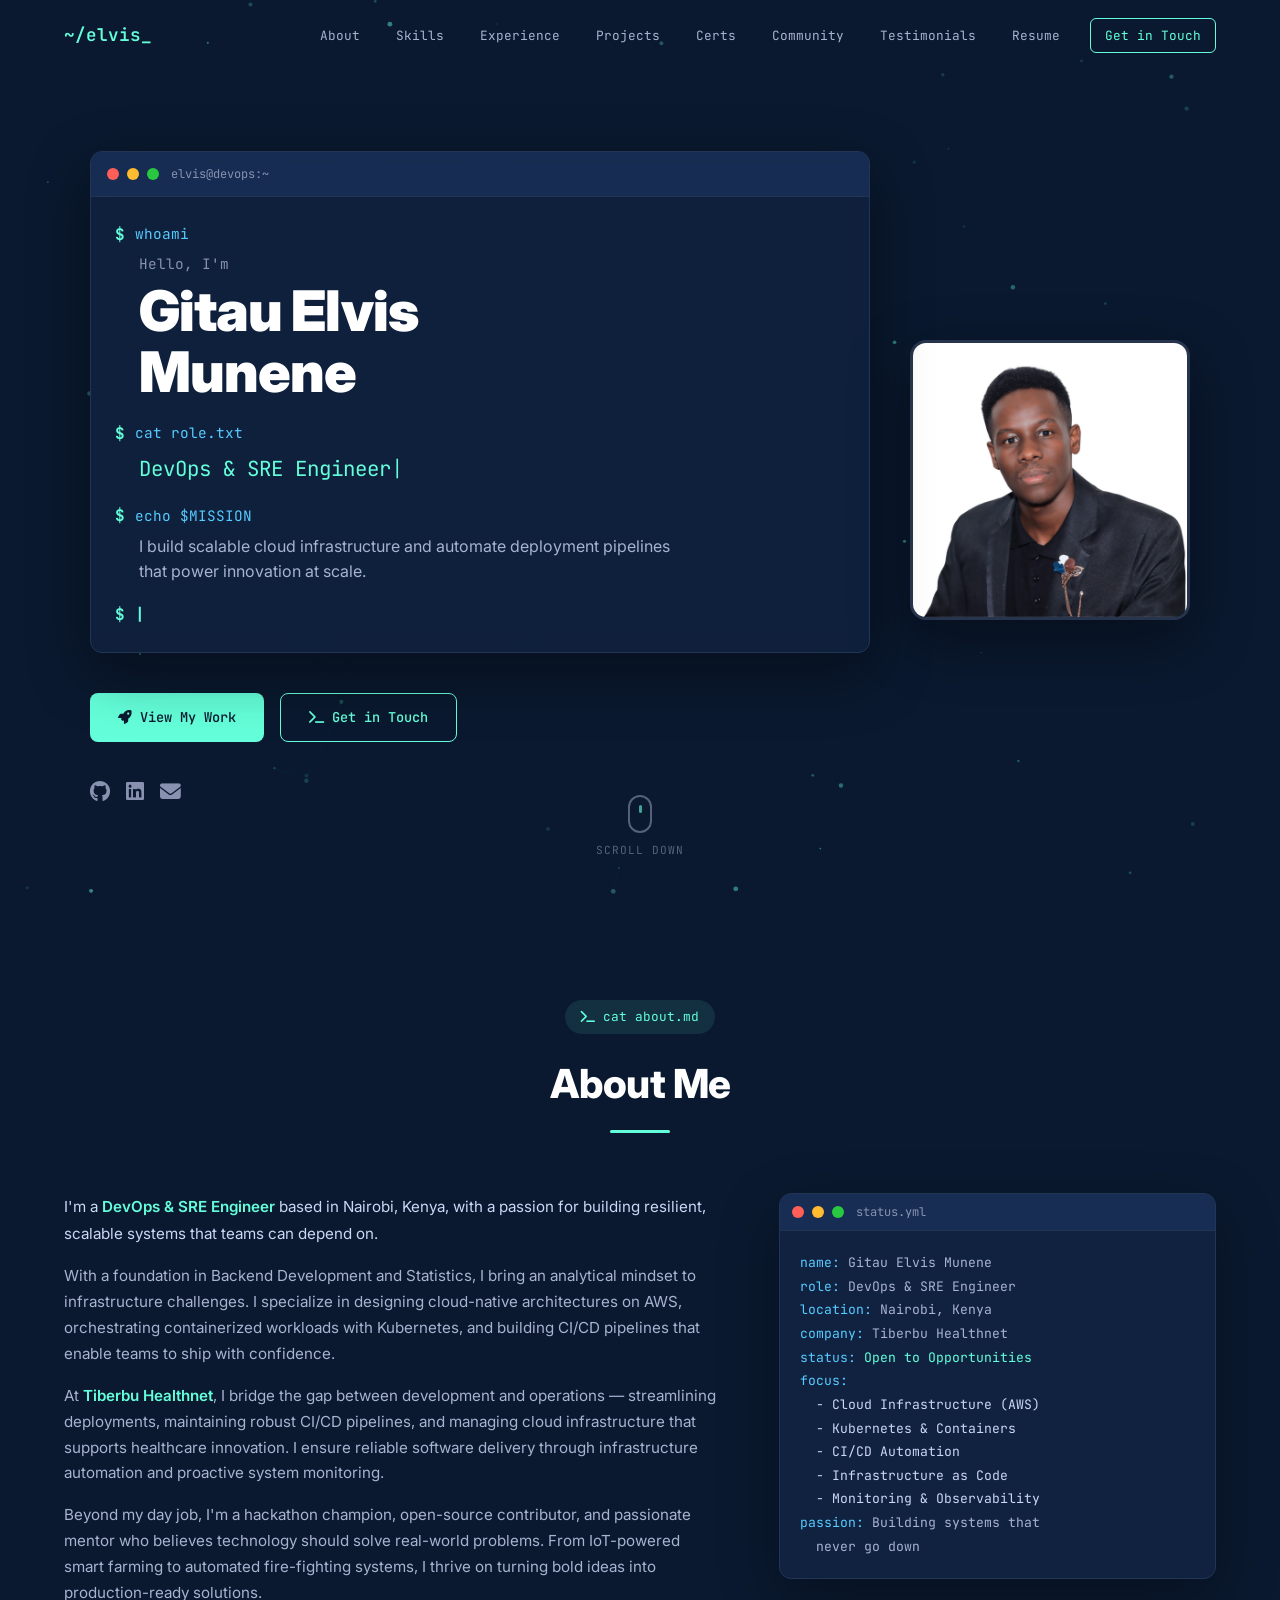
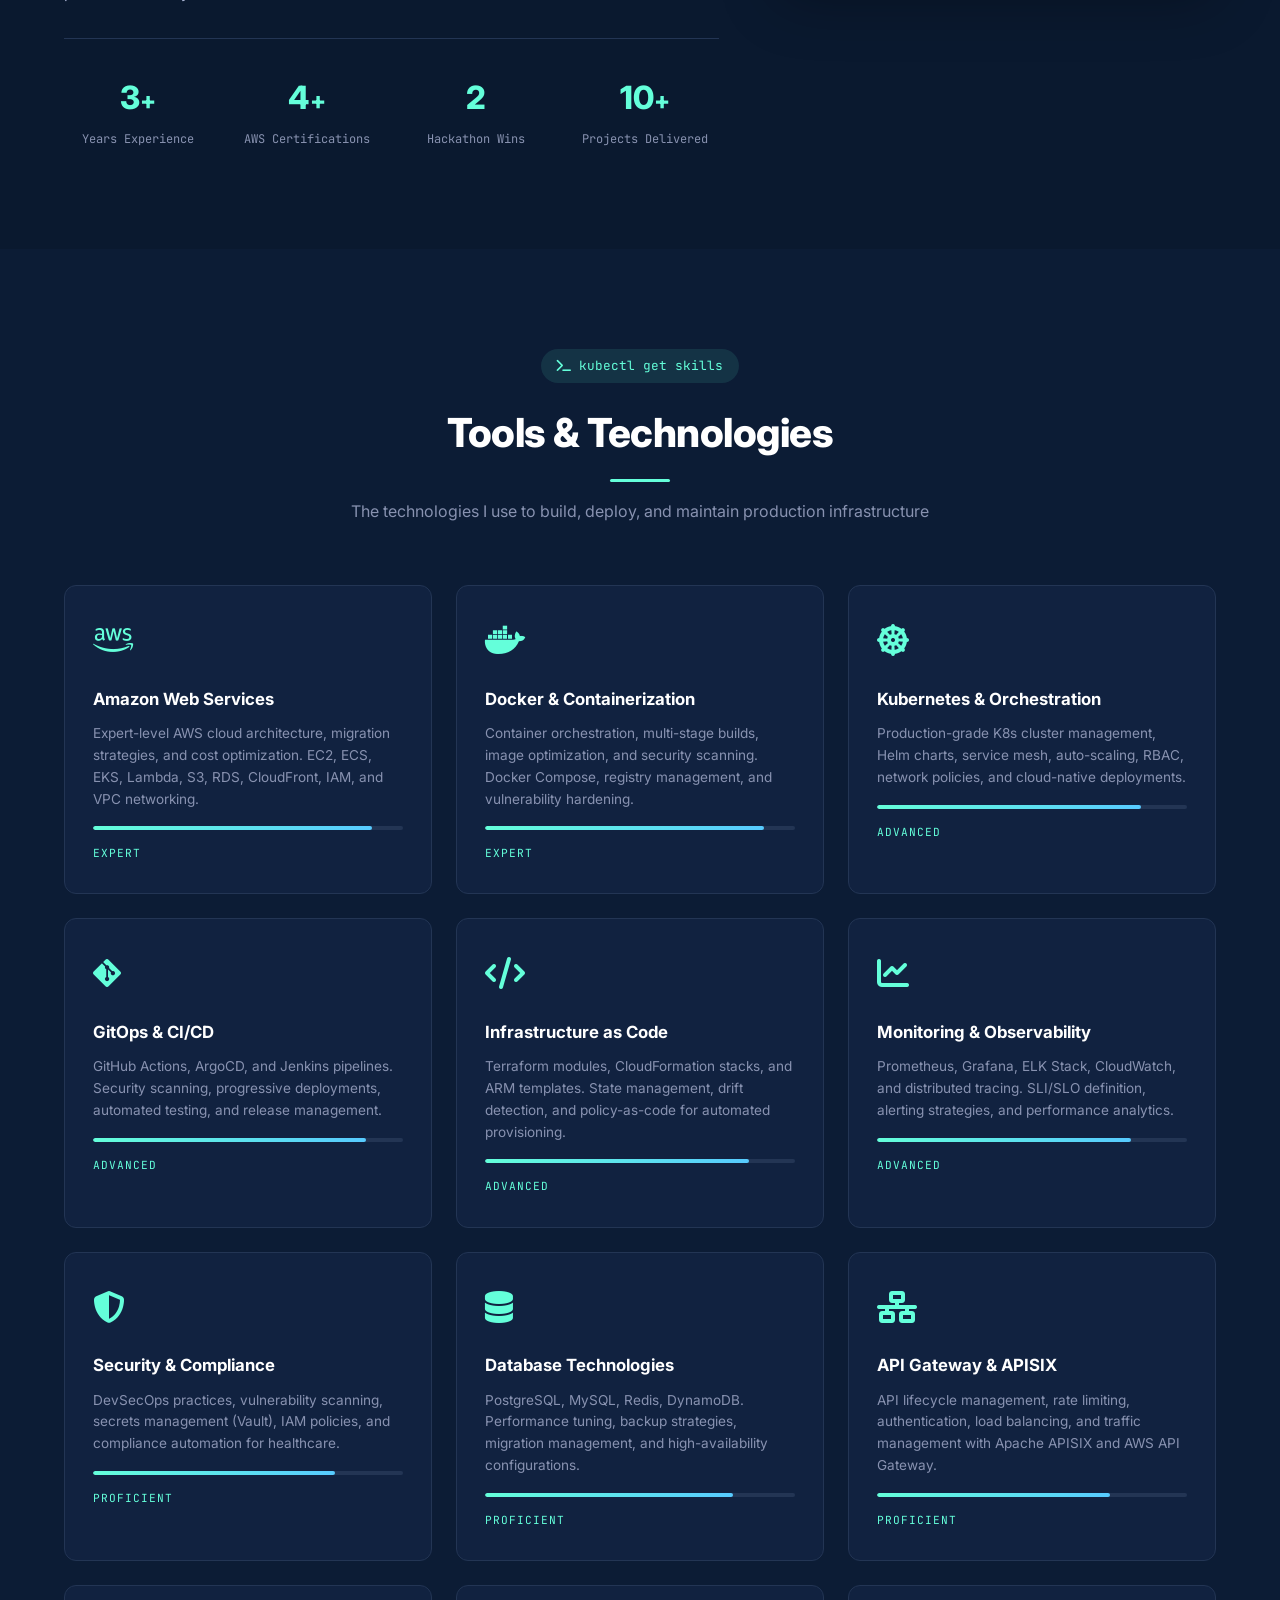
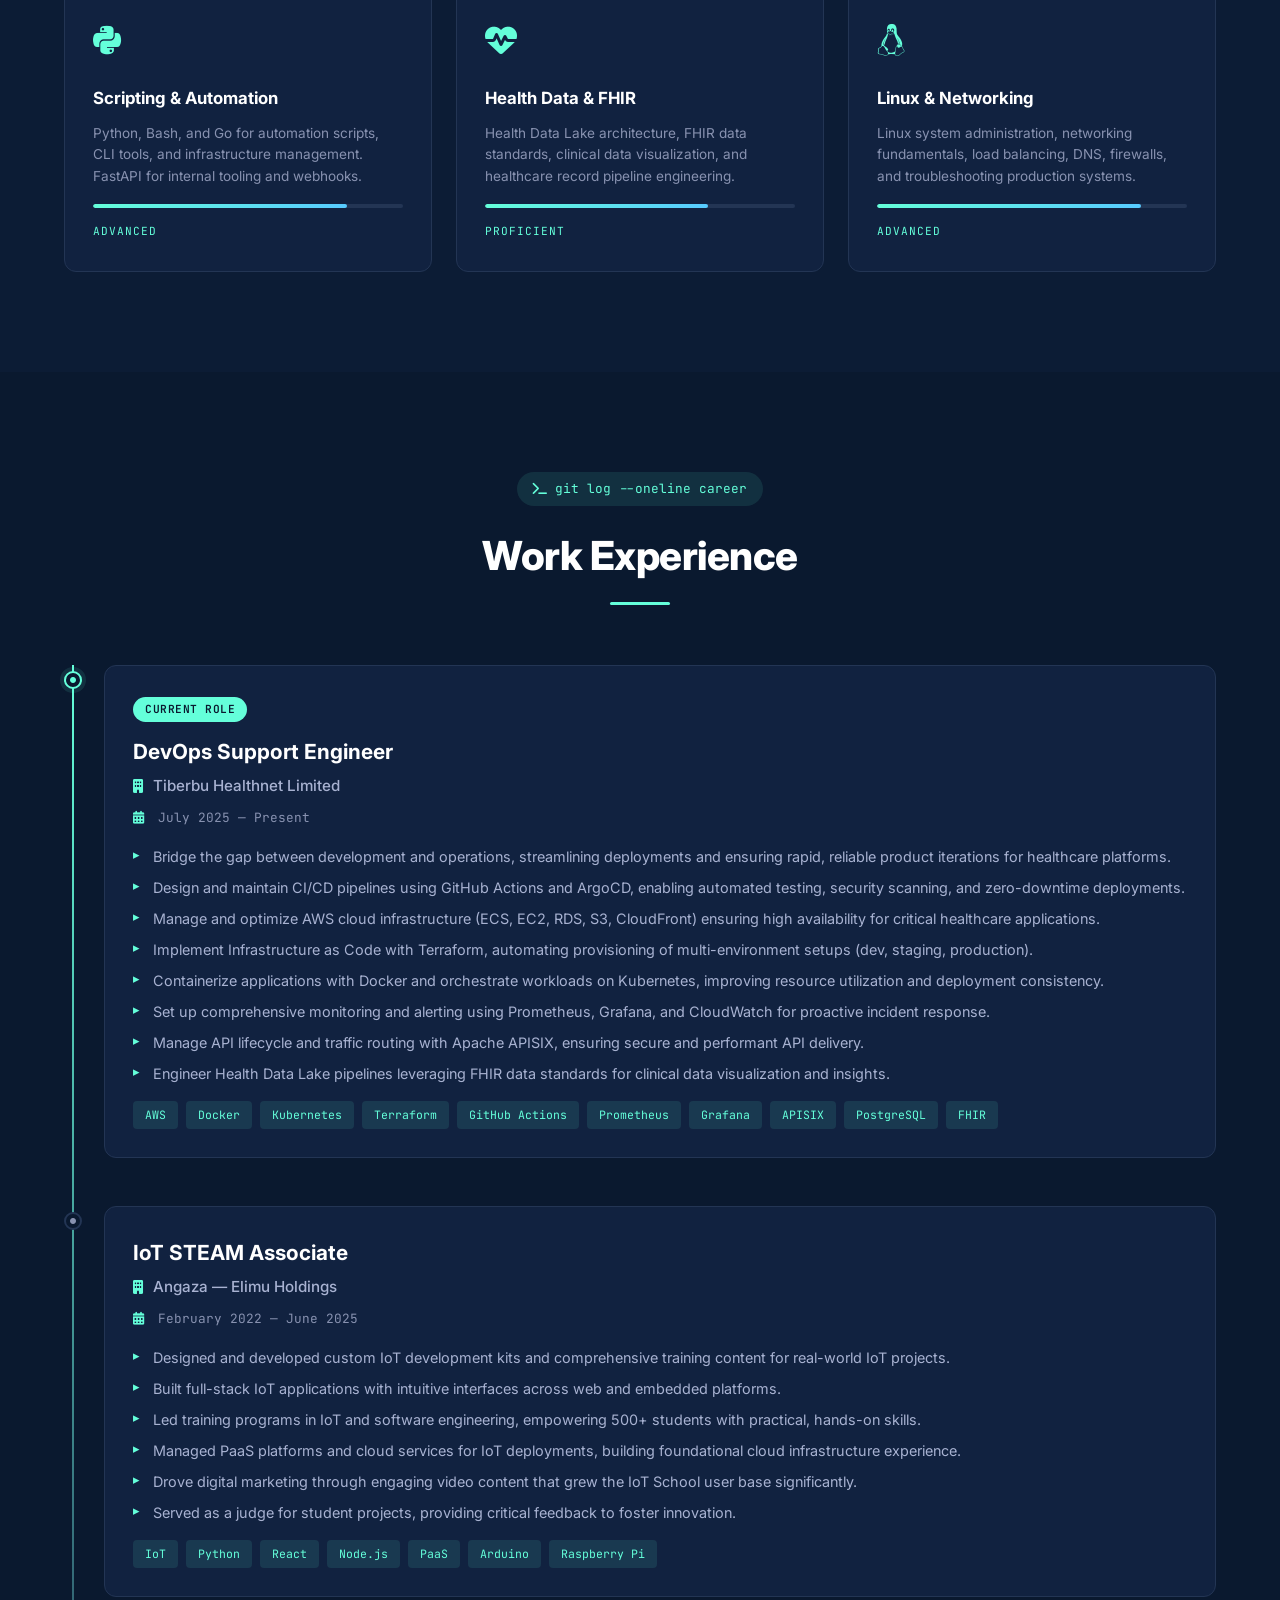
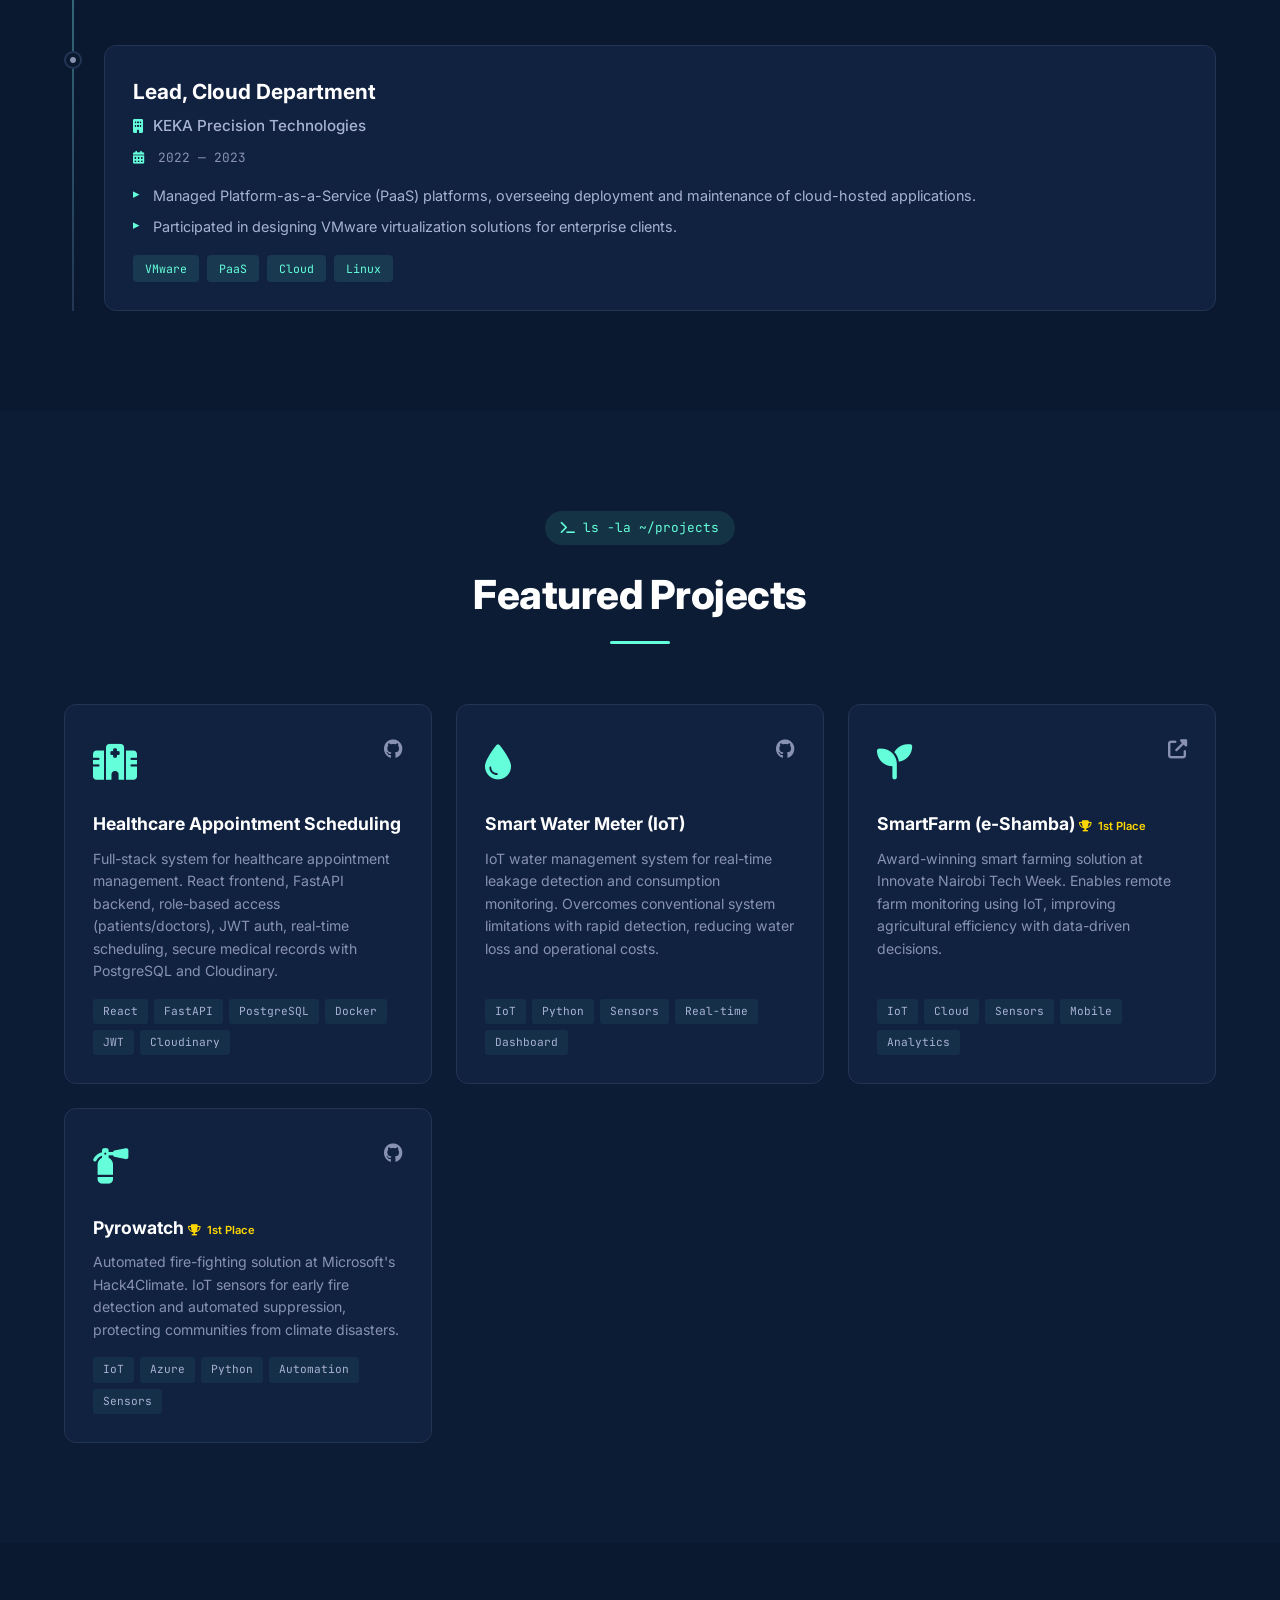
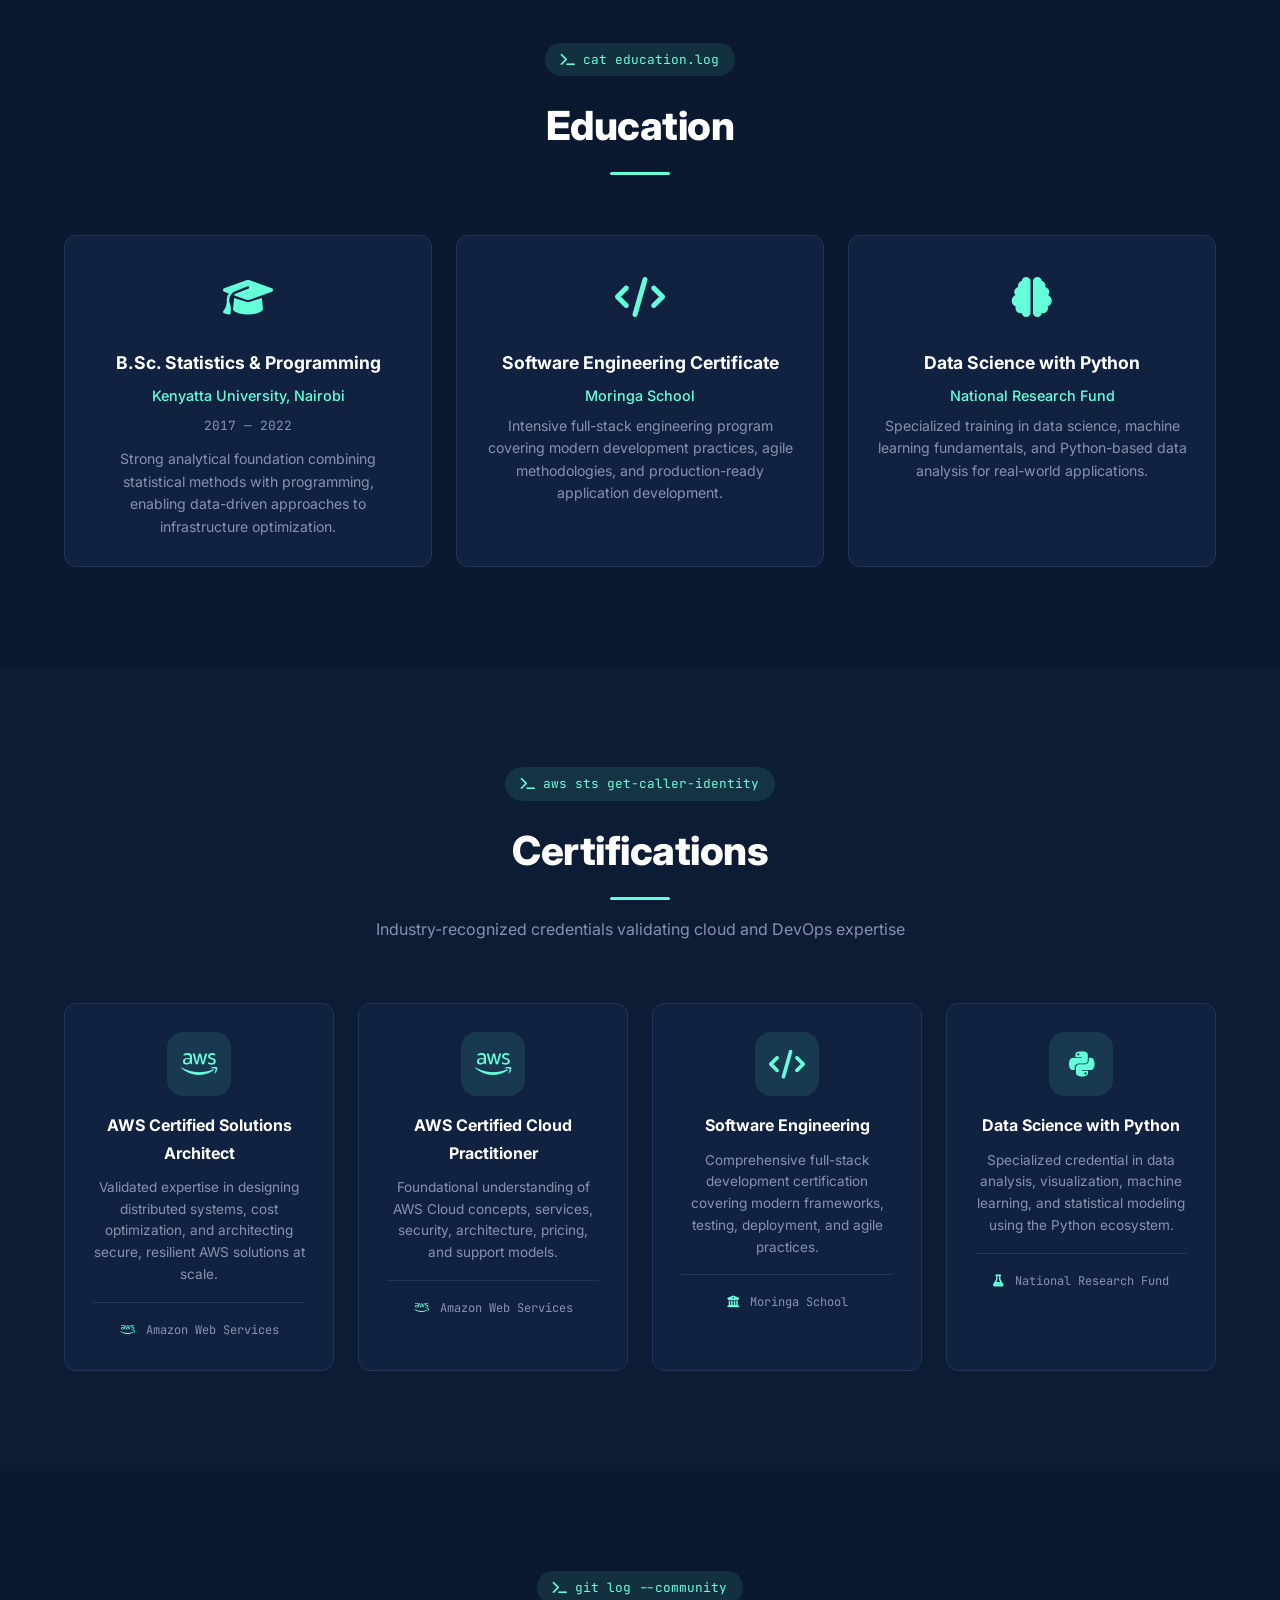
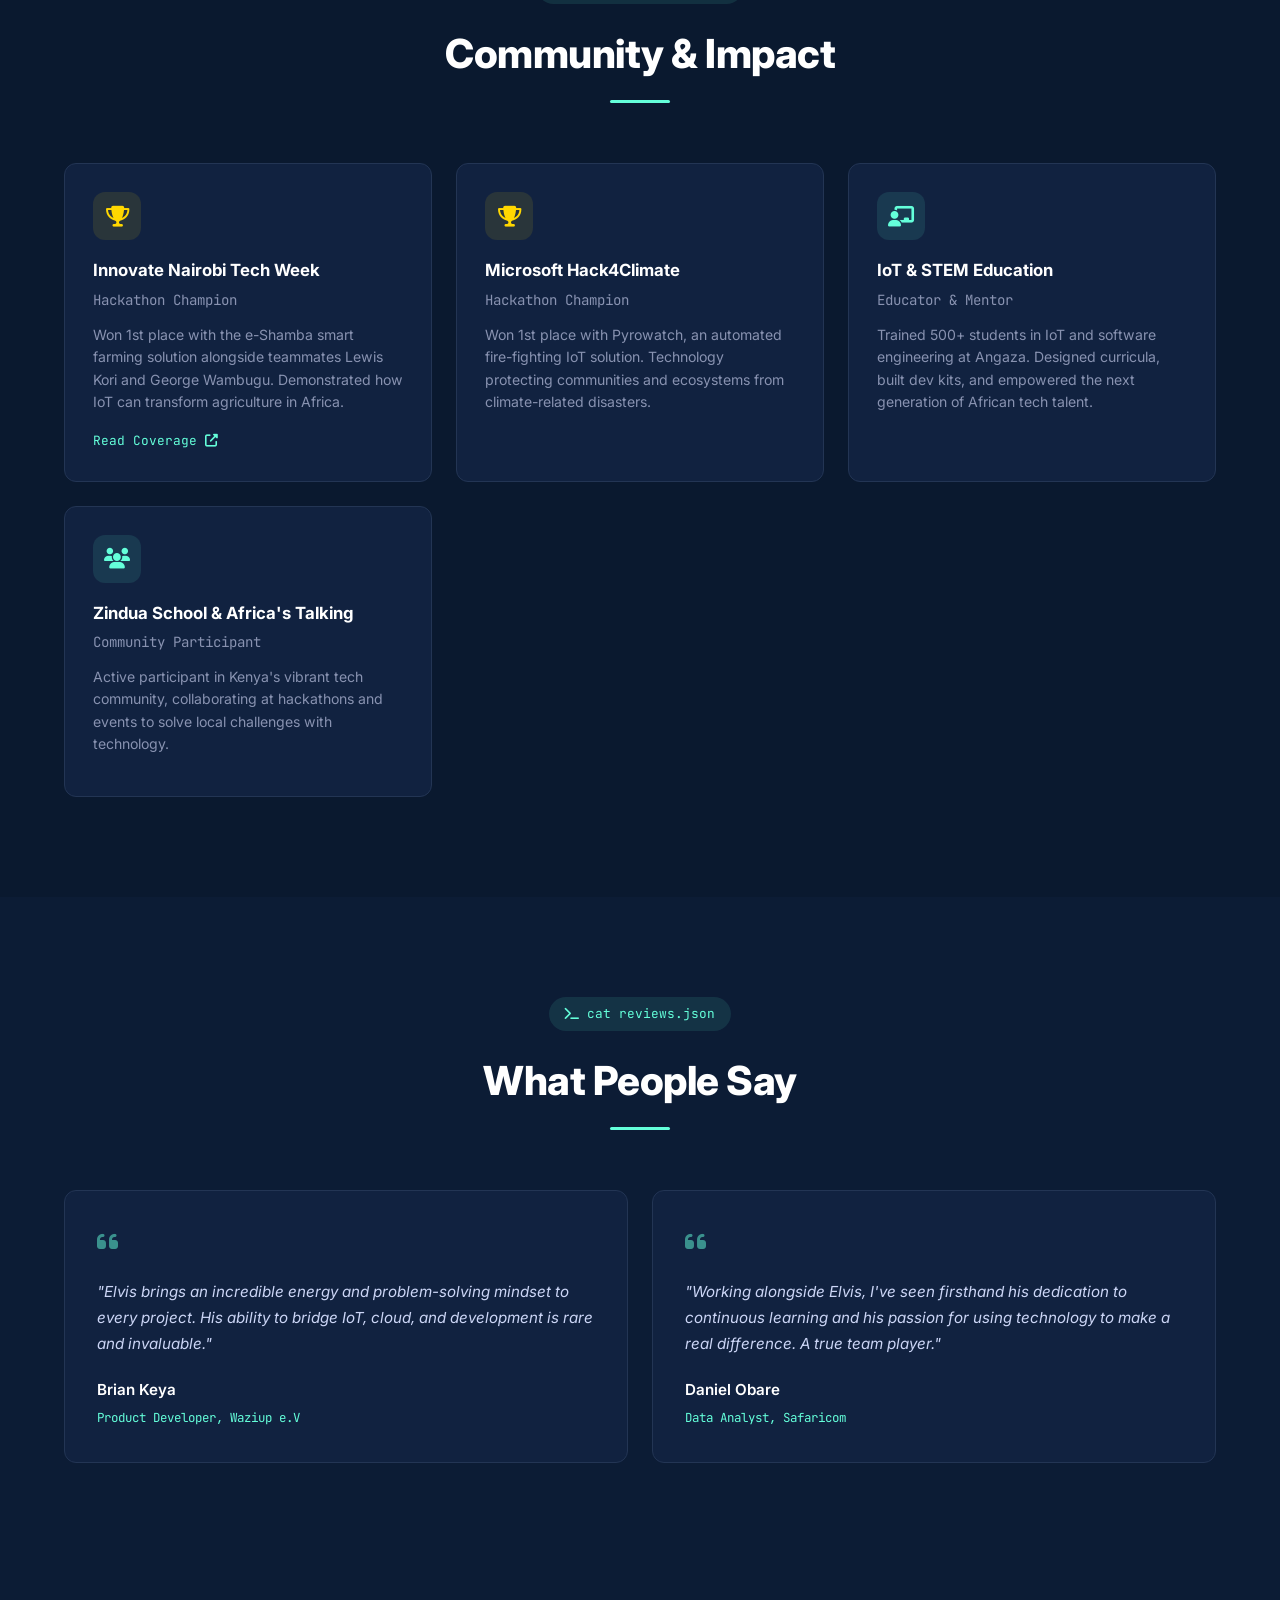
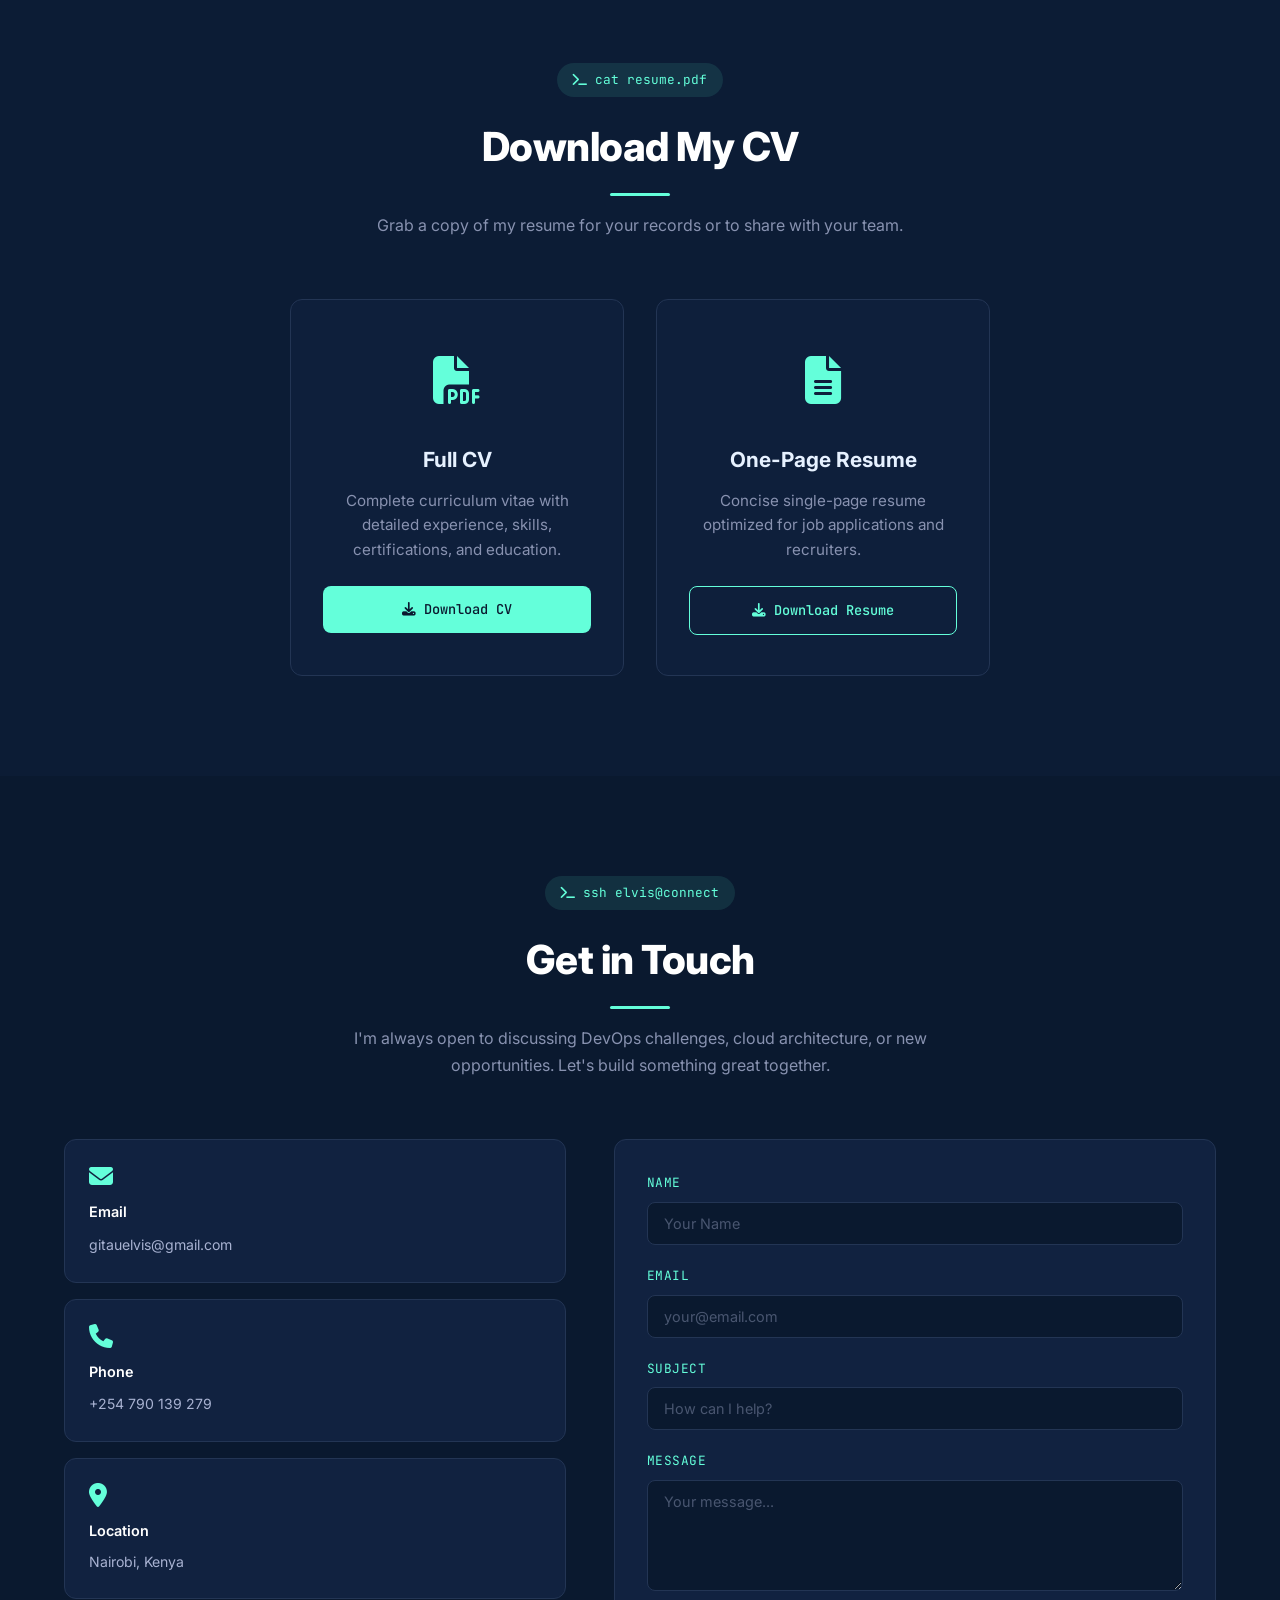
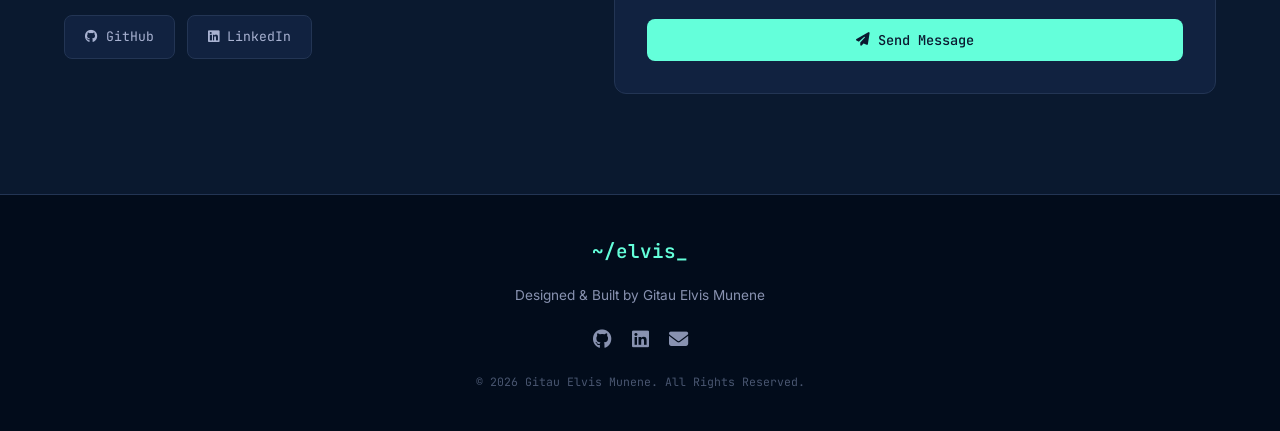
==== index.html @ e3b4b7b4 "Initial commit: DevOps portfolio site Static portfolio with terminal-themed design, hero section wit" ====
<!DOCTYPE html>
<html lang="en">
<head>
  <meta charset="UTF-8">
  <meta name="viewport" content="width=device-width, initial-scale=1.0">
  <title>Gitau Elvis Munene | DevOps & SRE Engineer</title>
  <meta name="description" content="DevOps & SRE Engineer specializing in scalable cloud infrastructure, CI/CD automation, and Kubernetes orchestration.">
  <link rel="preconnect" href="https://fonts.googleapis.com">
  <link rel="preconnect" href="https://fonts.gstatic.com" crossorigin>
  <link href="https://fonts.googleapis.com/css2?family=JetBrains+Mono:wght@300;400;500;600;700&family=Inter:wght@300;400;500;600;700;800;900&display=swap" rel="stylesheet">
  <link rel="stylesheet" href="https://cdnjs.cloudflare.com/ajax/libs/font-awesome/6.5.1/css/all.min.css">
  <link rel="stylesheet" href="style.css">
</head>
<body>
  <canvas id="particles"></canvas>

  <!-- Navigation -->
  <nav class="nav" id="nav">
    <div class="nav-container">
      <a href="#hero" class="nav-logo">
        <span class="terminal-prompt">~/elvis</span><span class="cursor-blink">_</span>
      </a>
      <button class="nav-toggle" id="nav-toggle" aria-label="Toggle navigation">
        <span></span><span></span><span></span>
      </button>
      <ul class="nav-menu" id="nav-menu">
        <li><a href="#about" class="nav-link">About</a></li>
        <li><a href="#skills" class="nav-link">Skills</a></li>
        <li><a href="#experience" class="nav-link">Experience</a></li>
        <li><a href="#projects" class="nav-link">Projects</a></li>
        <li><a href="#certifications" class="nav-link">Certs</a></li>
        <li><a href="#community" class="nav-link">Community</a></li>
        <li><a href="#testimonials" class="nav-link">Testimonials</a></li>
        <li><a href="#resume" class="nav-link">Resume</a></li>
        <li><a href="#contact" class="nav-link btn-nav-contact">Get in Touch</a></li>
      </ul>
    </div>
  </nav>

  <!-- Hero Section -->
  <section class="hero" id="hero">
    <div class="hero-content">
      <div class="hero-photo">
        <img src="wuee.png" alt="Gitau Elvis Munene" class="profile-photo hero-profile-photo">
      </div>
      <div class="hero-terminal">
        <div class="terminal-header">
          <div class="terminal-dots">
            <span class="dot red"></span>
            <span class="dot yellow"></span>
            <span class="dot green"></span>
          </div>
          <span class="terminal-title">elvis@devops:~</span>
        </div>
        <div class="terminal-body">
          <div class="terminal-line">
            <span class="prompt">$</span>
            <span class="command">whoami</span>
          </div>
          <div class="terminal-output">
            <span class="greeting">Hello, I'm</span>
            <h1 class="hero-name">Gitau Elvis<br>Munene</h1>
          </div>
          <div class="terminal-line">
            <span class="prompt">$</span>
            <span class="command">cat role.txt</span>
          </div>
          <div class="terminal-output">
            <p class="hero-title" id="typed-text"></p>
          </div>
          <div class="terminal-line">
            <span class="prompt">$</span>
            <span class="command">echo $MISSION</span>
          </div>
          <div class="terminal-output">
            <p class="hero-subtitle">I build scalable cloud infrastructure and automate deployment pipelines that power innovation at scale.</p>
          </div>
          <div class="terminal-line last-line">
            <span class="prompt">$</span>
            <span class="cursor-blink-cmd">|</span>
          </div>
        </div>
      </div>
      <div class="hero-cta">
        <a href="#experience" class="btn btn-primary"><i class="fas fa-rocket"></i> View My Work</a>
        <a href="#contact" class="btn btn-outline"><i class="fas fa-terminal"></i> Get in Touch</a>
      </div>
      <div class="hero-socials">
        <a href="https://github.com/GitauElvisMunene" target="_blank" rel="noopener" aria-label="GitHub"><i class="fab fa-github"></i></a>
        <a href="https://www.linkedin.com/in/elvis-m-695417188/" target="_blank" rel="noopener" aria-label="LinkedIn"><i class="fab fa-linkedin"></i></a>
        <a href="mailto:gitauelvis@gmail.com" aria-label="Email"><i class="fas fa-envelope"></i></a>
      </div>
    </div>
    <div class="scroll-indicator">
      <div class="mouse"><div class="wheel"></div></div>
      <span>Scroll Down</span>
    </div>
  </section>

  <!-- About Section -->
  <section class="section" id="about">
    <div class="container">
      <div class="section-header">
        <span class="section-tag"><i class="fas fa-terminal"></i> cat about.md</span>
        <h2 class="section-title">About Me</h2>
        <div class="section-line"></div>
      </div>
      <div class="about-grid">
        <div class="about-text">
          <p class="about-lead">
            I'm a <span class="highlight">DevOps &amp; SRE Engineer</span> based in Nairobi, Kenya, with a passion for building resilient, scalable systems that teams can depend on.
          </p>
          <p>
            With a foundation in Backend Development and Statistics, I bring an analytical mindset to infrastructure challenges. I specialize in designing cloud-native architectures on AWS, orchestrating containerized workloads with Kubernetes, and building CI/CD pipelines that enable teams to ship with confidence.
          </p>
          <p>
            At <span class="highlight">Tiberbu Healthnet</span>, I bridge the gap between development and operations &mdash; streamlining deployments, maintaining robust CI/CD pipelines, and managing cloud infrastructure that supports healthcare innovation. I ensure reliable software delivery through infrastructure automation and proactive system monitoring.
          </p>
          <p>
            Beyond my day job, I'm a hackathon champion, open-source contributor, and passionate mentor who believes technology should solve real-world problems. From IoT-powered smart farming to automated fire-fighting systems, I thrive on turning bold ideas into production-ready solutions.
          </p>
          <div class="about-stats">
            <div class="stat">
              <span class="stat-number" data-target="3">0</span><span class="stat-suffix">+</span>
              <span class="stat-label">Years Experience</span>
            </div>
            <div class="stat">
              <span class="stat-number" data-target="4">0</span><span class="stat-suffix">+</span>
              <span class="stat-label">AWS Certifications</span>
            </div>
            <div class="stat">
              <span class="stat-number" data-target="2">0</span>
              <span class="stat-label">Hackathon Wins</span>
            </div>
            <div class="stat">
              <span class="stat-number" data-target="10">0</span><span class="stat-suffix">+</span>
              <span class="stat-label">Projects Delivered</span>
            </div>
          </div>
        </div>
        <div class="about-image">
          <!-- Photo moved to hero section -->
          <div class="about-card">
            <div class="card-terminal">
              <div class="terminal-header small">
                <div class="terminal-dots">
                  <span class="dot red"></span>
                  <span class="dot yellow"></span>
                  <span class="dot green"></span>
                </div>
                <span class="terminal-title">status.yml</span>
              </div>
              <div class="card-content">
<pre><code><span class="yaml-key">name:</span> Gitau Elvis Munene
<span class="yaml-key">role:</span> DevOps &amp; SRE Engineer
<span class="yaml-key">location:</span> Nairobi, Kenya
<span class="yaml-key">company:</span> Tiberbu Healthnet
<span class="yaml-key">status:</span> <span class="yaml-value">Open to Opportunities</span>
<span class="yaml-key">focus:</span>
  <span class="yaml-item">- Cloud Infrastructure (AWS)</span>
  <span class="yaml-item">- Kubernetes &amp; Containers</span>
  <span class="yaml-item">- CI/CD Automation</span>
  <span class="yaml-item">- Infrastructure as Code</span>
  <span class="yaml-item">- Monitoring &amp; Observability</span>
<span class="yaml-key">passion:</span> Building systems that
  never go down</code></pre>
              </div>
            </div>
          </div>
        </div>
      </div>
    </div>
  </section>

  <!-- Skills Section -->
  <section class="section section-alt" id="skills">
    <div class="container">
      <div class="section-header">
        <span class="section-tag"><i class="fas fa-terminal"></i> kubectl get skills</span>
        <h2 class="section-title">Tools &amp; Technologies</h2>
        <div class="section-line"></div>
        <p class="section-subtitle">The technologies I use to build, deploy, and maintain production infrastructure</p>
      </div>
      <div class="skills-grid">
        <div class="skill-card reveal">
          <div class="skill-icon"><i class="fab fa-aws"></i></div>
          <h3>Amazon Web Services</h3>
          <p>Expert-level AWS cloud architecture, migration strategies, and cost optimization. EC2, ECS, EKS, Lambda, S3, RDS, CloudFront, IAM, and VPC networking.</p>
          <div class="skill-level"><div class="skill-bar" data-level="90"></div></div>
          <span class="skill-label">Expert</span>
        </div>
        <div class="skill-card reveal">
          <div class="skill-icon"><i class="fab fa-docker"></i></div>
          <h3>Docker &amp; Containerization</h3>
          <p>Container orchestration, multi-stage builds, image optimization, and security scanning. Docker Compose, registry management, and vulnerability hardening.</p>
          <div class="skill-level"><div class="skill-bar" data-level="90"></div></div>
          <span class="skill-label">Expert</span>
        </div>
        <div class="skill-card reveal">
          <div class="skill-icon"><i class="fas fa-dharmachakra"></i></div>
          <h3>Kubernetes &amp; Orchestration</h3>
          <p>Production-grade K8s cluster management, Helm charts, service mesh, auto-scaling, RBAC, network policies, and cloud-native deployments.</p>
          <div class="skill-level"><div class="skill-bar" data-level="85"></div></div>
          <span class="skill-label">Advanced</span>
        </div>
        <div class="skill-card reveal">
          <div class="skill-icon"><i class="fab fa-git-alt"></i></div>
          <h3>GitOps &amp; CI/CD</h3>
          <p>GitHub Actions, ArgoCD, and Jenkins pipelines. Security scanning, progressive deployments, automated testing, and release management.</p>
          <div class="skill-level"><div class="skill-bar" data-level="88"></div></div>
          <span class="skill-label">Advanced</span>
        </div>
        <div class="skill-card reveal">
          <div class="skill-icon"><i class="fas fa-code"></i></div>
          <h3>Infrastructure as Code</h3>
          <p>Terraform modules, CloudFormation stacks, and ARM templates. State management, drift detection, and policy-as-code for automated provisioning.</p>
          <div class="skill-level"><div class="skill-bar" data-level="85"></div></div>
          <span class="skill-label">Advanced</span>
        </div>
        <div class="skill-card reveal">
          <div class="skill-icon"><i class="fas fa-chart-line"></i></div>
          <h3>Monitoring &amp; Observability</h3>
          <p>Prometheus, Grafana, ELK Stack, CloudWatch, and distributed tracing. SLI/SLO definition, alerting strategies, and performance analytics.</p>
          <div class="skill-level"><div class="skill-bar" data-level="82"></div></div>
          <span class="skill-label">Advanced</span>
        </div>
        <div class="skill-card reveal">
          <div class="skill-icon"><i class="fas fa-shield-alt"></i></div>
          <h3>Security &amp; Compliance</h3>
          <p>DevSecOps practices, vulnerability scanning, secrets management (Vault), IAM policies, and compliance automation for healthcare.</p>
          <div class="skill-level"><div class="skill-bar" data-level="78"></div></div>
          <span class="skill-label">Proficient</span>
        </div>
        <div class="skill-card reveal">
          <div class="skill-icon"><i class="fas fa-database"></i></div>
          <h3>Database Technologies</h3>
          <p>PostgreSQL, MySQL, Redis, DynamoDB. Performance tuning, backup strategies, migration management, and high-availability configurations.</p>
          <div class="skill-level"><div class="skill-bar" data-level="80"></div></div>
          <span class="skill-label">Proficient</span>
        </div>
        <div class="skill-card reveal">
          <div class="skill-icon"><i class="fas fa-network-wired"></i></div>
          <h3>API Gateway &amp; APISIX</h3>
          <p>API lifecycle management, rate limiting, authentication, load balancing, and traffic management with Apache APISIX and AWS API Gateway.</p>
          <div class="skill-level"><div class="skill-bar" data-level="75"></div></div>
          <span class="skill-label">Proficient</span>
        </div>
        <div class="skill-card reveal">
          <div class="skill-icon"><i class="fab fa-python"></i></div>
          <h3>Scripting &amp; Automation</h3>
          <p>Python, Bash, and Go for automation scripts, CLI tools, and infrastructure management. FastAPI for internal tooling and webhooks.</p>
          <div class="skill-level"><div class="skill-bar" data-level="82"></div></div>
          <span class="skill-label">Advanced</span>
        </div>
        <div class="skill-card reveal">
          <div class="skill-icon"><i class="fas fa-heartbeat"></i></div>
          <h3>Health Data &amp; FHIR</h3>
          <p>Health Data Lake architecture, FHIR data standards, clinical data visualization, and healthcare record pipeline engineering.</p>
          <div class="skill-level"><div class="skill-bar" data-level="72"></div></div>
          <span class="skill-label">Proficient</span>
        </div>
        <div class="skill-card reveal">
          <div class="skill-icon"><i class="fab fa-linux"></i></div>
          <h3>Linux &amp; Networking</h3>
          <p>Linux system administration, networking fundamentals, load balancing, DNS, firewalls, and troubleshooting production systems.</p>
          <div class="skill-level"><div class="skill-bar" data-level="85"></div></div>
          <span class="skill-label">Advanced</span>
        </div>
      </div>
    </div>
  </section>

  <!-- Experience Section -->
  <section class="section" id="experience">
    <div class="container">
      <div class="section-header">
        <span class="section-tag"><i class="fas fa-terminal"></i> git log --oneline career</span>
        <h2 class="section-title">Work Experience</h2>
        <div class="section-line"></div>
      </div>
      <div class="timeline">
        <div class="timeline-item reveal">
          <div class="timeline-marker current"><i class="fas fa-circle"></i></div>
          <div class="timeline-content">
            <div class="timeline-badge">Current Role</div>
            <h3>DevOps Support Engineer</h3>
            <h4><i class="fas fa-building"></i> Tiberbu Healthnet Limited</h4>
            <span class="timeline-date"><i class="fas fa-calendar-alt"></i> July 2025 &mdash; Present</span>
            <ul class="timeline-details">
              <li>Bridge the gap between development and operations, streamlining deployments and ensuring rapid, reliable product iterations for healthcare platforms.</li>
              <li>Design and maintain CI/CD pipelines using GitHub Actions and ArgoCD, enabling automated testing, security scanning, and zero-downtime deployments.</li>
              <li>Manage and optimize AWS cloud infrastructure (ECS, EC2, RDS, S3, CloudFront) ensuring high availability for critical healthcare applications.</li>
              <li>Implement Infrastructure as Code with Terraform, automating provisioning of multi-environment setups (dev, staging, production).</li>
              <li>Containerize applications with Docker and orchestrate workloads on Kubernetes, improving resource utilization and deployment consistency.</li>
              <li>Set up comprehensive monitoring and alerting using Prometheus, Grafana, and CloudWatch for proactive incident response.</li>
              <li>Manage API lifecycle and traffic routing with Apache APISIX, ensuring secure and performant API delivery.</li>
              <li>Engineer Health Data Lake pipelines leveraging FHIR data standards for clinical data visualization and insights.</li>
            </ul>
            <div class="timeline-tech">
              <span>AWS</span><span>Docker</span><span>Kubernetes</span><span>Terraform</span><span>GitHub Actions</span><span>Prometheus</span><span>Grafana</span><span>APISIX</span><span>PostgreSQL</span><span>FHIR</span>
            </div>
          </div>
        </div>
        <div class="timeline-item reveal">
          <div class="timeline-marker"><i class="fas fa-circle"></i></div>
          <div class="timeline-content">
            <h3>IoT STEAM Associate</h3>
            <h4><i class="fas fa-building"></i> Angaza &mdash; Elimu Holdings</h4>
            <span class="timeline-date"><i class="fas fa-calendar-alt"></i> February 2022 &mdash; June 2025</span>
            <ul class="timeline-details">
              <li>Designed and developed custom IoT development kits and comprehensive training content for real-world IoT projects.</li>
              <li>Built full-stack IoT applications with intuitive interfaces across web and embedded platforms.</li>
              <li>Led training programs in IoT and software engineering, empowering 500+ students with practical, hands-on skills.</li>
              <li>Managed PaaS platforms and cloud services for IoT deployments, building foundational cloud infrastructure experience.</li>
              <li>Drove digital marketing through engaging video content that grew the IoT School user base significantly.</li>
              <li>Served as a judge for student projects, providing critical feedback to foster innovation.</li>
            </ul>
            <div class="timeline-tech">
              <span>IoT</span><span>Python</span><span>React</span><span>Node.js</span><span>PaaS</span><span>Arduino</span><span>Raspberry Pi</span>
            </div>
          </div>
        </div>
        <div class="timeline-item reveal">
          <div class="timeline-marker"><i class="fas fa-circle"></i></div>
          <div class="timeline-content">
            <h3>Lead, Cloud Department</h3>
            <h4><i class="fas fa-building"></i> KEKA Precision Technologies</h4>
            <span class="timeline-date"><i class="fas fa-calendar-alt"></i> 2022 &mdash; 2023</span>
            <ul class="timeline-details">
              <li>Managed Platform-as-a-Service (PaaS) platforms, overseeing deployment and maintenance of cloud-hosted applications.</li>
              <li>Participated in designing VMware virtualization solutions for enterprise clients.</li>
            </ul>
            <div class="timeline-tech">
              <span>VMware</span><span>PaaS</span><span>Cloud</span><span>Linux</span>
            </div>
          </div>
        </div>
      </div>
    </div>
  </section>

  <!-- Projects Section -->
  <section class="section section-alt" id="projects">
    <div class="container">
      <div class="section-header">
        <span class="section-tag"><i class="fas fa-terminal"></i> ls -la ~/projects</span>
        <h2 class="section-title">Featured Projects</h2>
        <div class="section-line"></div>
      </div>
      <div class="projects-grid">
        <div class="project-card reveal">
          <div class="project-header">
            <div class="project-icon"><i class="fas fa-hospital"></i></div>
            <div class="project-links">
              <a href="https://github.com/GitauElvisMunene" target="_blank" rel="noopener"><i class="fab fa-github"></i></a>
            </div>
          </div>
          <h3>Healthcare Appointment Scheduling</h3>
          <p>Full-stack system for healthcare appointment management. React frontend, FastAPI backend, role-based access (patients/doctors), JWT auth, real-time scheduling, secure medical records with PostgreSQL and Cloudinary.</p>
          <div class="project-tech">
            <span>React</span><span>FastAPI</span><span>PostgreSQL</span><span>Docker</span><span>JWT</span><span>Cloudinary</span>
          </div>
        </div>
        <div class="project-card reveal">
          <div class="project-header">
            <div class="project-icon"><i class="fas fa-tint"></i></div>
            <div class="project-links">
              <a href="https://github.com/GitauElvisMunene" target="_blank" rel="noopener"><i class="fab fa-github"></i></a>
            </div>
          </div>
          <h3>Smart Water Meter (IoT)</h3>
          <p>IoT water management system for real-time leakage detection and consumption monitoring. Overcomes conventional system limitations with rapid detection, reducing water loss and operational costs.</p>
          <div class="project-tech">
            <span>IoT</span><span>Python</span><span>Sensors</span><span>Real-time</span><span>Dashboard</span>
          </div>
        </div>
        <div class="project-card reveal">
          <div class="project-header">
            <div class="project-icon"><i class="fas fa-seedling"></i></div>
            <div class="project-links">
              <a href="https://techmoran.com/2023/08/18/smart-arming-project-e-shamba-emerge-winners-of-innovate-nairobi-tech-week/" target="_blank" rel="noopener"><i class="fas fa-external-link-alt"></i></a>
            </div>
          </div>
          <h3>SmartFarm (e-Shamba) <span class="badge-winner"><i class="fas fa-trophy"></i> 1st Place</span></h3>
          <p>Award-winning smart farming solution at Innovate Nairobi Tech Week. Enables remote farm monitoring using IoT, improving agricultural efficiency with data-driven decisions.</p>
          <div class="project-tech">
            <span>IoT</span><span>Cloud</span><span>Sensors</span><span>Mobile</span><span>Analytics</span>
          </div>
        </div>
        <div class="project-card reveal">
          <div class="project-header">
            <div class="project-icon"><i class="fas fa-fire-extinguisher"></i></div>
            <div class="project-links">
              <a href="https://github.com/GitauElvisMunene" target="_blank" rel="noopener"><i class="fab fa-github"></i></a>
            </div>
          </div>
          <h3>Pyrowatch <span class="badge-winner"><i class="fas fa-trophy"></i> 1st Place</span></h3>
          <p>Automated fire-fighting solution at Microsoft's Hack4Climate. IoT sensors for early fire detection and automated suppression, protecting communities from climate disasters.</p>
          <div class="project-tech">
            <span>IoT</span><span>Azure</span><span>Python</span><span>Automation</span><span>Sensors</span>
          </div>
        </div>
      </div>
    </div>
  </section>

  <!-- Education Section -->
  <section class="section" id="education">
    <div class="container">
      <div class="section-header">
        <span class="section-tag"><i class="fas fa-terminal"></i> cat education.log</span>
        <h2 class="section-title">Education</h2>
        <div class="section-line"></div>
      </div>
      <div class="education-grid">
        <div class="edu-card reveal">
          <div class="edu-icon"><i class="fas fa-graduation-cap"></i></div>
          <h3>B.Sc. Statistics &amp; Programming</h3>
          <h4>Kenyatta University, Nairobi</h4>
          <span class="edu-date">2017 &mdash; 2022</span>
          <p>Strong analytical foundation combining statistical methods with programming, enabling data-driven approaches to infrastructure optimization.</p>
        </div>
        <div class="edu-card reveal">
          <div class="edu-icon"><i class="fas fa-code"></i></div>
          <h3>Software Engineering Certificate</h3>
          <h4>Moringa School</h4>
          <p>Intensive full-stack engineering program covering modern development practices, agile methodologies, and production-ready application development.</p>
        </div>
        <div class="edu-card reveal">
          <div class="edu-icon"><i class="fas fa-brain"></i></div>
          <h3>Data Science with Python</h3>
          <h4>National Research Fund</h4>
          <p>Specialized training in data science, machine learning fundamentals, and Python-based data analysis for real-world applications.</p>
        </div>
      </div>
    </div>
  </section>

  <!-- Certifications Section -->
  <section class="section section-alt" id="certifications">
    <div class="container">
      <div class="section-header">
        <span class="section-tag"><i class="fas fa-terminal"></i> aws sts get-caller-identity</span>
        <h2 class="section-title">Certifications</h2>
        <div class="section-line"></div>
        <p class="section-subtitle">Industry-recognized credentials validating cloud and DevOps expertise</p>
      </div>
      <div class="certs-grid">
        <div class="cert-card reveal">
          <div class="cert-badge"><i class="fab fa-aws"></i></div>
          <h3>AWS Certified Solutions Architect</h3>
          <p>Validated expertise in designing distributed systems, cost optimization, and architecting secure, resilient AWS solutions at scale.</p>
          <div class="cert-meta">
            <span class="cert-issuer"><i class="fab fa-aws"></i> Amazon Web Services</span>
          </div>
        </div>
        <div class="cert-card reveal">
          <div class="cert-badge"><i class="fab fa-aws"></i></div>
          <h3>AWS Certified Cloud Practitioner</h3>
          <p>Foundational understanding of AWS Cloud concepts, services, security, architecture, pricing, and support models.</p>
          <div class="cert-meta">
            <span class="cert-issuer"><i class="fab fa-aws"></i> Amazon Web Services</span>
          </div>
        </div>
        <div class="cert-card reveal">
          <div class="cert-badge"><i class="fas fa-code"></i></div>
          <h3>Software Engineering</h3>
          <p>Comprehensive full-stack development certification covering modern frameworks, testing, deployment, and agile practices.</p>
          <div class="cert-meta">
            <span class="cert-issuer"><i class="fas fa-university"></i> Moringa School</span>
          </div>
        </div>
        <div class="cert-card reveal">
          <div class="cert-badge"><i class="fab fa-python"></i></div>
          <h3>Data Science with Python</h3>
          <p>Specialized credential in data analysis, visualization, machine learning, and statistical modeling using the Python ecosystem.</p>
          <div class="cert-meta">
            <span class="cert-issuer"><i class="fas fa-flask"></i> National Research Fund</span>
          </div>
        </div>
      </div>
    </div>
  </section>

  <!-- Community Section -->
  <section class="section" id="community">
    <div class="container">
      <div class="section-header">
        <span class="section-tag"><i class="fas fa-terminal"></i> git log --community</span>
        <h2 class="section-title">Community &amp; Impact</h2>
        <div class="section-line"></div>
      </div>
      <div class="community-grid">
        <div class="community-card reveal">
          <div class="community-icon trophy"><i class="fas fa-trophy"></i></div>
          <h3>Innovate Nairobi Tech Week</h3>
          <p class="community-subtitle">Hackathon Champion</p>
          <p>Won 1st place with the e-Shamba smart farming solution alongside teammates Lewis Kori and George Wambugu. Demonstrated how IoT can transform agriculture in Africa.</p>
          <a href="https://techmoran.com/2023/08/18/smart-arming-project-e-shamba-emerge-winners-of-innovate-nairobi-tech-week/" target="_blank" rel="noopener" class="community-link">Read Coverage <i class="fas fa-external-link-alt"></i></a>
        </div>
        <div class="community-card reveal">
          <div class="community-icon trophy"><i class="fas fa-trophy"></i></div>
          <h3>Microsoft Hack4Climate</h3>
          <p class="community-subtitle">Hackathon Champion</p>
          <p>Won 1st place with Pyrowatch, an automated fire-fighting IoT solution. Technology protecting communities and ecosystems from climate-related disasters.</p>
        </div>
        <div class="community-card reveal">
          <div class="community-icon"><i class="fas fa-chalkboard-teacher"></i></div>
          <h3>IoT &amp; STEM Education</h3>
          <p class="community-subtitle">Educator &amp; Mentor</p>
          <p>Trained 500+ students in IoT and software engineering at Angaza. Designed curricula, built dev kits, and empowered the next generation of African tech talent.</p>
        </div>
        <div class="community-card reveal">
          <div class="community-icon"><i class="fas fa-users"></i></div>
          <h3>Zindua School &amp; Africa's Talking</h3>
          <p class="community-subtitle">Community Participant</p>
          <p>Active participant in Kenya's vibrant tech community, collaborating at hackathons and events to solve local challenges with technology.</p>
        </div>
      </div>
    </div>
  </section>

  <!-- Testimonials Section -->
  <section class="section section-alt" id="testimonials">
    <div class="container">
      <div class="section-header">
        <span class="section-tag"><i class="fas fa-terminal"></i> cat reviews.json</span>
        <h2 class="section-title">What People Say</h2>
        <div class="section-line"></div>
      </div>
      <div class="testimonials-grid">
        <div class="testimonial-card reveal">
          <div class="testimonial-quote"><i class="fas fa-quote-left"></i></div>
          <p>"Elvis brings an incredible energy and problem-solving mindset to every project. His ability to bridge IoT, cloud, and development is rare and invaluable."</p>
          <div class="testimonial-author">
            <div class="author-info">
              <h4>Brian Keya</h4>
              <span>Product Developer, Waziup e.V</span>
            </div>
          </div>
        </div>
        <div class="testimonial-card reveal">
          <div class="testimonial-quote"><i class="fas fa-quote-left"></i></div>
          <p>"Working alongside Elvis, I've seen firsthand his dedication to continuous learning and his passion for using technology to make a real difference. A true team player."</p>
          <div class="testimonial-author">
            <div class="author-info">
              <h4>Daniel Obare</h4>
              <span>Data Analyst, Safaricom</span>
            </div>
          </div>
        </div>
      </div>
    </div>
  </section>

  <!-- Resume Download Section -->
  <section class="section section-alt" id="resume">
    <div class="container">
      <div class="section-header">
        <span class="section-tag"><i class="fas fa-terminal"></i> cat resume.pdf</span>
        <h2 class="section-title">Download My CV</h2>
        <div class="section-line"></div>
        <p class="section-subtitle">Grab a copy of my resume for your records or to share with your team.</p>
      </div>
      <div class="resume-cards">
        <div class="resume-card reveal">
          <div class="resume-icon"><i class="fas fa-file-pdf"></i></div>
          <h3>Full CV</h3>
          <p>Complete curriculum vitae with detailed experience, skills, certifications, and education.</p>
          <a href="Gitau_Elvis_Munene_CV.pdf" download class="btn btn-primary"><i class="fas fa-download"></i> Download CV</a>
        </div>
        <div class="resume-card reveal">
          <div class="resume-icon"><i class="fas fa-file-alt"></i></div>
          <h3>One-Page Resume</h3>
          <p>Concise single-page resume optimized for job applications and recruiters.</p>
          <a href="Gitau_Elvis_Munene_Resume.pdf" download class="btn btn-outline"><i class="fas fa-download"></i> Download Resume</a>
        </div>
      </div>
    </div>
  </section>

  <!-- Contact Section -->
  <section class="section" id="contact">
    <div class="container">
      <div class="section-header">
        <span class="section-tag"><i class="fas fa-terminal"></i> ssh elvis@connect</span>
        <h2 class="section-title">Get in Touch</h2>
        <div class="section-line"></div>
        <p class="section-subtitle">I'm always open to discussing DevOps challenges, cloud architecture, or new opportunities. Let's build something great together.</p>
      </div>
      <div class="contact-grid">
        <div class="contact-info">
          <div class="contact-card reveal">
            <i class="fas fa-envelope"></i>
            <h3>Email</h3>
            <a href="mailto:gitauelvis@gmail.com">gitauelvis@gmail.com</a>
          </div>
          <div class="contact-card reveal">
            <i class="fas fa-phone"></i>
            <h3>Phone</h3>
            <a href="tel:+254790139279">+254 790 139 279</a>
          </div>
          <div class="contact-card reveal">
            <i class="fas fa-map-marker-alt"></i>
            <h3>Location</h3>
            <p>Nairobi, Kenya</p>
          </div>
          <div class="contact-socials">
            <a href="https://github.com/GitauElvisMunene" target="_blank" rel="noopener" class="social-btn">
              <i class="fab fa-github"></i><span>GitHub</span>
            </a>
            <a href="https://www.linkedin.com/in/elvis-m-695417188/" target="_blank" rel="noopener" class="social-btn">
              <i class="fab fa-linkedin"></i><span>LinkedIn</span>
            </a>
          </div>
        </div>
        <div class="contact-form-wrapper reveal">
          <form class="contact-form" id="contact-form">
            <div class="form-group">
              <label for="name">Name</label>
              <input type="text" id="name" name="name" placeholder="Your Name" required>
            </div>
            <div class="form-group">
              <label for="email">Email</label>
              <input type="email" id="email" name="email" placeholder="your@email.com" required>
            </div>
            <div class="form-group">
              <label for="form-subject">Subject</label>
              <input type="text" id="form-subject" name="subject" placeholder="How can I help?">
            </div>
            <div class="form-group">
              <label for="message">Message</label>
              <textarea id="message" name="message" rows="5" placeholder="Your message..." required></textarea>
            </div>
            <button type="submit" class="btn btn-primary btn-full">
              <i class="fas fa-paper-plane"></i> Send Message
            </button>
          </form>
        </div>
      </div>
    </div>
  </section>

  <!-- Footer -->
  <footer class="footer">
    <div class="container">
      <div class="footer-content">
        <div class="footer-logo">
          <span class="terminal-prompt">~/elvis</span><span class="cursor-blink">_</span>
        </div>
        <p class="footer-text">Designed &amp; Built by Gitau Elvis Munene</p>
        <div class="footer-socials">
          <a href="https://github.com/GitauElvisMunene" target="_blank" rel="noopener" aria-label="GitHub"><i class="fab fa-github"></i></a>
          <a href="https://www.linkedin.com/in/elvis-m-695417188/" target="_blank" rel="noopener" aria-label="LinkedIn"><i class="fab fa-linkedin"></i></a>
          <a href="mailto:gitauelvis@gmail.com" aria-label="Email"><i class="fas fa-envelope"></i></a>
        </div>
        <p class="footer-copyright">&copy; 2026 Gitau Elvis Munene. All Rights Reserved.</p>
      </div>
    </div>
  </footer>

  <script src="script.js"></script>
</body>
</html>
---- style.css ----
/* ===== CSS Variables - Navy Blue & White Theme ===== */
:root {
  --navy-darkest: #020c1b;
  --navy-dark: #0a192f;
  --navy: #112240;
  --navy-light: #1d3461;
  --navy-lighter: #233554;
  --slate-dark: #495670;
  --slate: #8892b0;
  --slate-light: #a8b2d1;
  --slate-lightest: #ccd6f6;
  --white: #e6f1ff;
  --pure-white: #ffffff;
  --accent: #64ffda;
  --accent-dim: rgba(100, 255, 218, 0.1);
  --blue-accent: #57cbff;
  --gold: #ffd700;

  --font-mono: 'JetBrains Mono', 'Fira Code', monospace;
  --font-sans: 'Inter', -apple-system, BlinkMacSystemFont, sans-serif;

  --nav-height: 70px;
  --transition: all 0.3s cubic-bezier(0.645, 0.045, 0.355, 1);
}

/* ===== Reset & Base ===== */
*, *::before, *::after {
  margin: 0;
  padding: 0;
  box-sizing: border-box;
}

html {
  scroll-behavior: smooth;
  scroll-padding-top: var(--nav-height);
}

body {
  font-family: var(--font-sans);
  background: var(--navy-dark);
  color: var(--slate-light);
  line-height: 1.7;
  overflow-x: hidden;
  -webkit-font-smoothing: antialiased;
}

::selection {
  background: var(--accent);
  color: var(--navy-dark);
}

a {
  color: var(--accent);
  text-decoration: none;
  transition: var(--transition);
}

a:hover { color: var(--pure-white); }

ul { list-style: none; }

img { max-width: 100%; display: block; }

/* ===== Particle Canvas ===== */
#particles {
  position: fixed;
  top: 0;
  left: 0;
  width: 100%;
  height: 100%;
  z-index: 0;
  pointer-events: none;
}

/* ===== Utility ===== */
.container {
  max-width: 1200px;
  margin: 0 auto;
  padding: 0 24px;
}

.highlight {
  color: var(--accent);
  font-weight: 600;
}

/* ===== Navigation ===== */
.nav {
  position: fixed;
  top: 0;
  left: 0;
  width: 100%;
  height: var(--nav-height);
  z-index: 1000;
  transition: var(--transition);
  background: transparent;
}

.nav.scrolled {
  background: rgba(10, 25, 47, 0.92);
  backdrop-filter: blur(12px);
  box-shadow: 0 4px 30px rgba(0, 0, 0, 0.3);
}

.nav-container {
  max-width: 1200px;
  margin: 0 auto;
  padding: 0 24px;
  height: 100%;
  display: flex;
  align-items: center;
  justify-content: space-between;
}

.nav-logo {
  font-family: var(--font-mono);
  font-size: 1.1rem;
  font-weight: 600;
  color: var(--accent) !important;
}

.terminal-prompt { color: var(--accent); }

.cursor-blink {
  animation: blink 1s step-end infinite;
  color: var(--accent);
}

@keyframes blink {
  0%, 100% { opacity: 1; }
  50% { opacity: 0; }
}

.nav-menu {
  display: flex;
  align-items: center;
  gap: 8px;
}

.nav-link {
  font-family: var(--font-mono);
  font-size: 0.8rem;
  color: var(--slate-light) !important;
  padding: 8px 14px;
  border-radius: 6px;
  transition: var(--transition);
  position: relative;
}

.nav-link:hover {
  color: var(--accent) !important;
  background: var(--accent-dim);
}

.btn-nav-contact {
  border: 1px solid var(--accent) !important;
  color: var(--accent) !important;
  border-radius: 6px !important;
  margin-left: 8px;
}

.btn-nav-contact:hover {
  background: var(--accent-dim) !important;
}

/* Mobile Nav Toggle */
.nav-toggle {
  display: none;
  flex-direction: column;
  gap: 5px;
  background: none;
  border: none;
  cursor: pointer;
  padding: 5px;
  z-index: 1001;
}

.nav-toggle span {
  width: 25px;
  height: 2px;
  background: var(--slate-lightest);
  transition: var(--transition);
  border-radius: 2px;
}

.nav-toggle.active span:nth-child(1) { transform: rotate(45deg) translate(5px, 5px); }
.nav-toggle.active span:nth-child(2) { opacity: 0; }
.nav-toggle.active span:nth-child(3) { transform: rotate(-45deg) translate(5px, -5px); }

/* ===== Hero Section ===== */
.hero {
  min-height: 100vh;
  display: flex;
  flex-direction: column;
  justify-content: center;
  align-items: center;
  padding: 120px 24px 60px;
  position: relative;
  z-index: 1;
}

.hero-content {
  max-width: 1100px;
  width: 100%;
  display: grid;
  grid-template-columns: 1fr 280px;
  grid-template-rows: auto auto auto;
  gap: 0 40px;
  align-items: center;
}

.hero-photo {
  grid-column: 2;
  grid-row: 1 / 4;
  display: flex;
  justify-content: center;
  align-items: center;
}

.hero-profile-photo {
  width: 250px;
  max-width: 250px;
  aspect-ratio: 1;
  border-radius: 50%;
  object-fit: cover;
  border: 3px solid var(--accent);
  box-shadow: 0 0 30px rgba(100, 255, 218, 0.15);
  filter: grayscale(0%);
}

.hero-terminal {
  grid-column: 1;
  background: rgba(17, 34, 64, 0.8);
  border: 1px solid var(--navy-lighter);
  border-radius: 12px;
  overflow: hidden;
  backdrop-filter: blur(10px);
  box-shadow: 0 20px 60px rgba(0, 0, 0, 0.4);
  margin-bottom: 40px;
}

.hero-cta {
  grid-column: 1;
}

.hero-socials {
  grid-column: 1;
}

.terminal-header {
  display: flex;
  align-items: center;
  gap: 12px;
  padding: 12px 16px;
  background: rgba(29, 52, 97, 0.6);
  border-bottom: 1px solid var(--navy-lighter);
}

.terminal-header.small {
  padding: 8px 12px;
}

.terminal-dots {
  display: flex;
  gap: 8px;
}

.dot {
  width: 12px;
  height: 12px;
  border-radius: 50%;
}

.dot.red { background: #ff5f57; }
.dot.yellow { background: #febc2e; }
.dot.green { background: #28c840; }

.terminal-title {
  font-family: var(--font-mono);
  font-size: 0.75rem;
  color: var(--slate);
}

.terminal-body {
  padding: 24px;
}

.terminal-line {
  display: flex;
  align-items: center;
  gap: 10px;
  margin-bottom: 4px;
  font-family: var(--font-mono);
}

.prompt {
  color: var(--accent);
  font-weight: 700;
  font-size: 1rem;
}

.command {
  color: var(--blue-accent);
  font-size: 0.9rem;
}

.terminal-output {
  padding-left: 24px;
  margin-bottom: 16px;
}

.greeting {
  font-family: var(--font-mono);
  font-size: 0.9rem;
  color: var(--slate);
  display: block;
  margin-bottom: 4px;
}

.hero-name {
  font-family: var(--font-sans);
  font-size: clamp(2.2rem, 5vw, 3.5rem);
  font-weight: 900;
  color: var(--pure-white);
  line-height: 1.1;
  letter-spacing: -1px;
  margin-bottom: 8px;
}

.hero-title {
  font-family: var(--font-mono);
  font-size: clamp(1rem, 2.5vw, 1.3rem);
  color: var(--accent);
  min-height: 1.6em;
}

.hero-subtitle {
  font-size: 1rem;
  color: var(--slate-light);
  max-width: 560px;
  line-height: 1.6;
}

.last-line { margin-bottom: 0; }

.cursor-blink-cmd {
  color: var(--accent);
  animation: blink 1s step-end infinite;
  font-weight: 700;
}

/* Hero CTA */
.hero-cta {
  display: flex;
  gap: 16px;
  margin-bottom: 32px;
  flex-wrap: wrap;
}

.btn {
  display: inline-flex;
  align-items: center;
  gap: 8px;
  padding: 12px 28px;
  border-radius: 8px;
  font-family: var(--font-mono);
  font-size: 0.85rem;
  font-weight: 500;
  transition: var(--transition);
  cursor: pointer;
  border: none;
  text-decoration: none;
}

.btn-primary {
  background: var(--accent);
  color: var(--navy-dark);
}

.btn-primary:hover {
  background: var(--pure-white);
  color: var(--navy-dark) !important;
  transform: translateY(-2px);
  box-shadow: 0 8px 30px rgba(100, 255, 218, 0.3);
}

.btn-outline {
  background: transparent;
  color: var(--accent);
  border: 1px solid var(--accent);
}

.btn-outline:hover {
  background: var(--accent-dim);
  color: var(--accent) !important;
  transform: translateY(-2px);
}

.btn-full { width: 100%; justify-content: center; }

/* Hero Socials */
.hero-socials {
  display: flex;
  gap: 16px;
}

.hero-socials a {
  font-size: 1.3rem;
  color: var(--slate) !important;
  transition: var(--transition);
}

.hero-socials a:hover {
  color: var(--accent) !important;
  transform: translateY(-3px);
}

/* Scroll Indicator */
.scroll-indicator {
  position: absolute;
  bottom: 40px;
  left: 50%;
  transform: translateX(-50%);
  display: flex;
  flex-direction: column;
  align-items: center;
  gap: 8px;
  opacity: 0.6;
  animation: float 2s ease-in-out infinite;
}

.mouse {
  width: 24px;
  height: 38px;
  border: 2px solid var(--slate);
  border-radius: 12px;
  display: flex;
  justify-content: center;
  padding-top: 8px;
}

.wheel {
  width: 3px;
  height: 8px;
  background: var(--accent);
  border-radius: 2px;
  animation: scroll-wheel 2s ease-in-out infinite;
}

@keyframes scroll-wheel {
  0%, 100% { opacity: 1; transform: translateY(0); }
  50% { opacity: 0.3; transform: translateY(6px); }
}

@keyframes float {
  0%, 100% { transform: translateX(-50%) translateY(0); }
  50% { transform: translateX(-50%) translateY(-8px); }
}

.scroll-indicator span {
  font-family: var(--font-mono);
  font-size: 0.7rem;
  color: var(--slate);
  letter-spacing: 1px;
  text-transform: uppercase;
}

/* ===== Sections ===== */
.section {
  padding: 100px 0;
  position: relative;
  z-index: 1;
}

.section-alt {
  background: rgba(17, 34, 64, 0.4);
}

.section-header {
  text-align: center;
  margin-bottom: 60px;
}

.section-tag {
  display: inline-block;
  font-family: var(--font-mono);
  font-size: 0.8rem;
  color: var(--accent);
  background: var(--accent-dim);
  padding: 6px 16px;
  border-radius: 20px;
  margin-bottom: 16px;
}

.section-title {
  font-size: clamp(1.8rem, 4vw, 2.5rem);
  font-weight: 800;
  color: var(--pure-white);
  margin-bottom: 12px;
  letter-spacing: -0.5px;
}

.section-line {
  width: 60px;
  height: 3px;
  background: var(--accent);
  margin: 0 auto 16px;
  border-radius: 2px;
}

.section-subtitle {
  font-size: 1rem;
  color: var(--slate);
  max-width: 600px;
  margin: 0 auto;
}

/* ===== About Section ===== */
.about-grid {
  display: grid;
  grid-template-columns: 1.2fr 0.8fr;
  gap: 60px;
  align-items: start;
}

.about-lead {
  font-size: 1.15rem;
  line-height: 1.8;
  margin-bottom: 16px;
  color: var(--slate-lightest);
}

.about-text p {
  margin-bottom: 16px;
  font-size: 0.95rem;
}

.about-stats {
  display: grid;
  grid-template-columns: repeat(4, 1fr);
  gap: 20px;
  margin-top: 32px;
  padding-top: 32px;
  border-top: 1px solid var(--navy-lighter);
}

.stat { text-align: center; }

.stat-number {
  font-size: 2rem;
  font-weight: 800;
  color: var(--accent);
  display: inline;
  font-family: var(--font-sans);
}

.stat-suffix {
  font-size: 1.5rem;
  font-weight: 800;
  color: var(--accent);
}

.stat-label {
  display: block;
  font-size: 0.75rem;
  color: var(--slate);
  margin-top: 4px;
  font-family: var(--font-mono);
}

/* About Photo */
.about-photo {
  margin-bottom: 24px;
  position: relative;
}

.profile-photo {
  width: 100%;
  max-width: 300px;
  margin: 0 auto;
  display: block;
  border-radius: 16px;
  border: 3px solid var(--navy-lighter);
  box-shadow: 0 20px 60px rgba(0, 0, 0, 0.4);
  transition: var(--transition);
  filter: grayscale(20%);
  object-fit: cover;
}

.profile-photo:hover {
  border-color: var(--accent);
  filter: grayscale(0%);
  transform: translateY(-4px);
  box-shadow: 0 25px 60px rgba(100, 255, 218, 0.12);
}

/* About Card */
.about-card {
  position: sticky;
  top: 100px;
}

.card-terminal {
  background: var(--navy);
  border: 1px solid var(--navy-lighter);
  border-radius: 12px;
  overflow: hidden;
  box-shadow: 0 20px 60px rgba(0, 0, 0, 0.3);
}

.card-content {
  padding: 20px;
}

.card-content pre {
  font-family: var(--font-mono);
  font-size: 0.82rem;
  line-height: 1.8;
}

.card-content code {
  font-family: var(--font-mono);
}

.yaml-key { color: var(--blue-accent); }
.yaml-value { color: var(--accent); }
.yaml-item { color: var(--slate-lightest); }

/* ===== Skills Section ===== */
.skills-grid {
  display: grid;
  grid-template-columns: repeat(auto-fill, minmax(340px, 1fr));
  gap: 24px;
}

.skill-card {
  background: var(--navy);
  border: 1px solid var(--navy-lighter);
  border-radius: 12px;
  padding: 28px;
  transition: var(--transition);
  position: relative;
  overflow: hidden;
}

.skill-card::before {
  content: '';
  position: absolute;
  top: 0;
  left: 0;
  width: 100%;
  height: 3px;
  background: linear-gradient(90deg, var(--accent), var(--blue-accent));
  transform: scaleX(0);
  transform-origin: left;
  transition: transform 0.4s ease;
}

.skill-card:hover {
  transform: translateY(-4px);
  border-color: var(--accent);
  box-shadow: 0 10px 40px rgba(100, 255, 218, 0.08);
}

.skill-card:hover::before { transform: scaleX(1); }

.skill-icon {
  font-size: 2rem;
  color: var(--accent);
  margin-bottom: 16px;
}

.skill-card h3 {
  color: var(--pure-white);
  font-size: 1.05rem;
  font-weight: 700;
  margin-bottom: 10px;
}

.skill-card p {
  font-size: 0.85rem;
  color: var(--slate);
  margin-bottom: 16px;
  line-height: 1.6;
}

.skill-level {
  width: 100%;
  height: 4px;
  background: var(--navy-lighter);
  border-radius: 4px;
  overflow: hidden;
  margin-bottom: 8px;
}

.skill-bar {
  height: 100%;
  background: linear-gradient(90deg, var(--accent), var(--blue-accent));
  border-radius: 4px;
  width: 0;
  transition: width 1.5s cubic-bezier(0.645, 0.045, 0.355, 1);
}

.skill-label {
  font-family: var(--font-mono);
  font-size: 0.7rem;
  color: var(--accent);
  text-transform: uppercase;
  letter-spacing: 1px;
}

/* ===== Experience Timeline ===== */
.timeline {
  position: relative;
  padding-left: 40px;
}

.timeline::before {
  content: '';
  position: absolute;
  left: 8px;
  top: 0;
  bottom: 0;
  width: 2px;
  background: linear-gradient(180deg, var(--accent), var(--navy-lighter));
}

.timeline-item {
  position: relative;
  margin-bottom: 48px;
}

.timeline-item:last-child { margin-bottom: 0; }

.timeline-marker {
  position: absolute;
  left: -40px;
  top: 6px;
  width: 18px;
  height: 18px;
  border-radius: 50%;
  background: var(--navy-dark);
  border: 2px solid var(--navy-lighter);
  display: flex;
  align-items: center;
  justify-content: center;
  z-index: 1;
}

.timeline-marker i {
  font-size: 6px;
  color: var(--slate);
}

.timeline-marker.current {
  border-color: var(--accent);
  box-shadow: 0 0 0 4px var(--accent-dim);
}

.timeline-marker.current i { color: var(--accent); }

.timeline-content {
  background: var(--navy);
  border: 1px solid var(--navy-lighter);
  border-radius: 12px;
  padding: 28px;
  transition: var(--transition);
}

.timeline-content:hover {
  border-color: rgba(100, 255, 218, 0.3);
  box-shadow: 0 10px 40px rgba(0, 0, 0, 0.2);
}

.timeline-badge {
  display: inline-block;
  font-family: var(--font-mono);
  font-size: 0.7rem;
  color: var(--navy-dark);
  background: var(--accent);
  padding: 3px 12px;
  border-radius: 20px;
  margin-bottom: 12px;
  font-weight: 600;
  text-transform: uppercase;
  letter-spacing: 0.5px;
}

.timeline-content h3 {
  color: var(--pure-white);
  font-size: 1.3rem;
  font-weight: 700;
  margin-bottom: 4px;
}

.timeline-content h4 {
  color: var(--slate-light);
  font-size: 0.95rem;
  font-weight: 500;
  margin-bottom: 8px;
}

.timeline-content h4 i {
  color: var(--accent);
  margin-right: 6px;
  font-size: 0.85rem;
}

.timeline-date {
  font-family: var(--font-mono);
  font-size: 0.8rem;
  color: var(--slate);
  display: block;
  margin-bottom: 16px;
}

.timeline-date i {
  color: var(--accent);
  margin-right: 6px;
}

.timeline-details {
  list-style: none;
  margin-bottom: 16px;
}

.timeline-details li {
  position: relative;
  padding-left: 20px;
  margin-bottom: 8px;
  font-size: 0.9rem;
  color: var(--slate-light);
  line-height: 1.6;
}

.timeline-details li::before {
  content: '\25B8';
  position: absolute;
  left: 0;
  color: var(--accent);
  font-size: 0.8rem;
}

.timeline-tech {
  display: flex;
  flex-wrap: wrap;
  gap: 8px;
}

.timeline-tech span {
  font-family: var(--font-mono);
  font-size: 0.72rem;
  color: var(--accent);
  background: var(--accent-dim);
  padding: 4px 12px;
  border-radius: 4px;
}

/* ===== Projects Section ===== */
.projects-grid {
  display: grid;
  grid-template-columns: repeat(auto-fill, minmax(280px, 1fr));
  gap: 24px;
}

.project-card {
  background: var(--navy);
  border: 1px solid var(--navy-lighter);
  border-radius: 12px;
  padding: 28px;
  transition: var(--transition);
  display: flex;
  flex-direction: column;
}

.project-card:hover {
  transform: translateY(-6px);
  border-color: rgba(100, 255, 218, 0.3);
  box-shadow: 0 15px 50px rgba(0, 0, 0, 0.3);
}

.project-header {
  display: flex;
  justify-content: space-between;
  align-items: flex-start;
  margin-bottom: 20px;
}

.project-icon {
  font-size: 2.2rem;
  color: var(--accent);
}

.project-links a {
  color: var(--slate) !important;
  font-size: 1.2rem;
  transition: var(--transition);
}

.project-links a:hover { color: var(--accent) !important; }

.project-card h3 {
  color: var(--pure-white);
  font-size: 1.1rem;
  font-weight: 700;
  margin-bottom: 12px;
  line-height: 1.3;
}

.badge-winner {
  display: inline-block;
  font-size: 0.7rem;
  color: var(--gold);
  font-weight: 600;
}

.badge-winner i { margin-right: 3px; }

.project-card p {
  font-size: 0.88rem;
  color: var(--slate);
  line-height: 1.6;
  margin-bottom: 16px;
  flex-grow: 1;
}

.project-tech {
  display: flex;
  flex-wrap: wrap;
  gap: 6px;
}

.project-tech span {
  font-family: var(--font-mono);
  font-size: 0.7rem;
  color: var(--slate-light);
  background: rgba(100, 255, 218, 0.06);
  padding: 3px 10px;
  border-radius: 3px;
}

/* ===== Education Section ===== */
.education-grid {
  display: grid;
  grid-template-columns: repeat(auto-fill, minmax(320px, 1fr));
  gap: 24px;
}

.edu-card {
  background: var(--navy);
  border: 1px solid var(--navy-lighter);
  border-radius: 12px;
  padding: 28px;
  text-align: center;
  transition: var(--transition);
}

.edu-card:hover {
  transform: translateY(-4px);
  border-color: rgba(100, 255, 218, 0.3);
}

.edu-icon {
  font-size: 2.5rem;
  color: var(--accent);
  margin-bottom: 16px;
}

.edu-card h3 {
  color: var(--pure-white);
  font-size: 1.1rem;
  font-weight: 700;
  margin-bottom: 6px;
}

.edu-card h4 {
  color: var(--accent);
  font-size: 0.9rem;
  font-weight: 500;
  margin-bottom: 6px;
}

.edu-date {
  font-family: var(--font-mono);
  font-size: 0.8rem;
  color: var(--slate);
  display: block;
  margin-bottom: 12px;
}

.edu-card p {
  font-size: 0.88rem;
  color: var(--slate);
  line-height: 1.6;
}

/* ===== Certifications Section ===== */
.certs-grid {
  display: grid;
  grid-template-columns: repeat(auto-fill, minmax(260px, 1fr));
  gap: 24px;
}

.cert-card {
  background: var(--navy);
  border: 1px solid var(--navy-lighter);
  border-radius: 12px;
  padding: 28px;
  text-align: center;
  transition: var(--transition);
}

.cert-card:hover {
  transform: translateY(-4px);
  border-color: rgba(100, 255, 218, 0.3);
  box-shadow: 0 10px 40px rgba(0, 0, 0, 0.2);
}

.cert-badge {
  width: 64px;
  height: 64px;
  margin: 0 auto 16px;
  display: flex;
  align-items: center;
  justify-content: center;
  background: var(--accent-dim);
  border-radius: 16px;
  font-size: 1.8rem;
  color: var(--accent);
}

.cert-card h3 {
  color: var(--pure-white);
  font-size: 1rem;
  font-weight: 700;
  margin-bottom: 10px;
}

.cert-card p {
  font-size: 0.85rem;
  color: var(--slate);
  line-height: 1.6;
  margin-bottom: 16px;
}

.cert-meta {
  padding-top: 12px;
  border-top: 1px solid var(--navy-lighter);
}

.cert-issuer {
  font-family: var(--font-mono);
  font-size: 0.75rem;
  color: var(--slate);
}

.cert-issuer i {
  color: var(--accent);
  margin-right: 4px;
}

/* ===== Community Section ===== */
.community-grid {
  display: grid;
  grid-template-columns: repeat(auto-fill, minmax(280px, 1fr));
  gap: 24px;
}

.community-card {
  background: var(--navy);
  border: 1px solid var(--navy-lighter);
  border-radius: 12px;
  padding: 28px;
  transition: var(--transition);
}

.community-card:hover {
  transform: translateY(-4px);
  border-color: rgba(100, 255, 218, 0.3);
}

.community-icon {
  width: 48px;
  height: 48px;
  display: flex;
  align-items: center;
  justify-content: center;
  background: var(--accent-dim);
  border-radius: 12px;
  font-size: 1.3rem;
  color: var(--accent);
  margin-bottom: 16px;
}

.community-icon.trophy {
  background: rgba(255, 215, 0, 0.1);
  color: var(--gold);
}

.community-card h3 {
  color: var(--pure-white);
  font-size: 1.05rem;
  font-weight: 700;
  margin-bottom: 4px;
}

.community-subtitle {
  font-family: var(--font-mono);
  font-size: 0.8rem;
  color: var(--accent);
  margin-bottom: 12px !important;
}

.community-card p {
  font-size: 0.88rem;
  color: var(--slate);
  line-height: 1.6;
  margin-bottom: 12px;
}

.community-link {
  font-family: var(--font-mono);
  font-size: 0.8rem;
  color: var(--accent) !important;
}

.community-link:hover { text-decoration: underline; }

/* ===== Testimonials Section ===== */
.testimonials-grid {
  display: grid;
  grid-template-columns: repeat(auto-fill, minmax(400px, 1fr));
  gap: 24px;
}

.testimonial-card {
  background: var(--navy);
  border: 1px solid var(--navy-lighter);
  border-radius: 12px;
  padding: 32px;
  transition: var(--transition);
  position: relative;
}

.testimonial-card:hover {
  border-color: rgba(100, 255, 218, 0.3);
  transform: translateY(-4px);
}

.testimonial-quote {
  font-size: 1.5rem;
  color: var(--accent);
  margin-bottom: 16px;
  opacity: 0.5;
}

.testimonial-card > p {
  font-size: 0.95rem;
  color: var(--slate-lightest);
  line-height: 1.7;
  font-style: italic;
  margin-bottom: 20px;
}

.testimonial-author {
  display: flex;
  align-items: center;
  gap: 12px;
}

.author-info h4 {
  color: var(--pure-white);
  font-size: 0.95rem;
  font-weight: 600;
}

.author-info span {
  font-family: var(--font-mono);
  font-size: 0.78rem;
  color: var(--accent);
}

/* ===== Resume Download Section ===== */
.resume-cards {
  display: grid;
  grid-template-columns: repeat(2, 1fr);
  gap: 32px;
  max-width: 700px;
  margin: 0 auto;
}

.resume-card {
  background: rgba(17, 34, 64, 0.6);
  border: 1px solid var(--navy-lighter);
  border-radius: 12px;
  padding: 40px 32px;
  text-align: center;
  transition: var(--transition);
}

.resume-card:hover {
  border-color: var(--accent);
  transform: translateY(-4px);
  box-shadow: 0 20px 40px rgba(0, 0, 0, 0.3);
}

.resume-icon {
  font-size: 3rem;
  color: var(--accent);
  margin-bottom: 20px;
}

.resume-card h3 {
  color: var(--white);
  font-size: 1.3rem;
  margin-bottom: 12px;
}

.resume-card p {
  color: var(--slate);
  font-size: 0.95rem;
  line-height: 1.6;
  margin-bottom: 24px;
}

.resume-card .btn {
  width: 100%;
  justify-content: center;
}

/* ===== Contact Section ===== */
.contact-grid {
  display: grid;
  grid-template-columns: 1fr 1.2fr;
  gap: 48px;
  align-items: start;
}

.contact-card {
  background: var(--navy);
  border: 1px solid var(--navy-lighter);
  border-radius: 12px;
  padding: 24px;
  margin-bottom: 16px;
  transition: var(--transition);
}

.contact-card:hover {
  border-color: rgba(100, 255, 218, 0.3);
}

.contact-card i {
  font-size: 1.5rem;
  color: var(--accent);
  margin-bottom: 12px;
}

.contact-card h3 {
  color: var(--pure-white);
  font-size: 0.9rem;
  font-weight: 600;
  margin-bottom: 6px;
}

.contact-card a, .contact-card p {
  font-size: 0.88rem;
  color: var(--slate-light);
}

.contact-socials {
  display: flex;
  gap: 12px;
  margin-top: 8px;
}

.social-btn {
  display: inline-flex;
  align-items: center;
  gap: 8px;
  padding: 10px 20px;
  background: var(--navy);
  border: 1px solid var(--navy-lighter);
  border-radius: 8px;
  color: var(--slate-light) !important;
  font-family: var(--font-mono);
  font-size: 0.82rem;
  transition: var(--transition);
}

.social-btn:hover {
  border-color: var(--accent);
  color: var(--accent) !important;
  transform: translateY(-2px);
}

/* Contact Form */
.contact-form-wrapper {
  background: var(--navy);
  border: 1px solid var(--navy-lighter);
  border-radius: 12px;
  padding: 32px;
}

.form-group {
  margin-bottom: 20px;
}

.form-group label {
  display: block;
  font-family: var(--font-mono);
  font-size: 0.8rem;
  color: var(--accent);
  margin-bottom: 8px;
  text-transform: uppercase;
  letter-spacing: 0.5px;
}

.form-group input,
.form-group textarea {
  width: 100%;
  padding: 12px 16px;
  background: var(--navy-dark);
  border: 1px solid var(--navy-lighter);
  border-radius: 8px;
  color: var(--slate-lightest);
  font-family: var(--font-sans);
  font-size: 0.9rem;
  transition: var(--transition);
  outline: none;
}

.form-group input:focus,
.form-group textarea:focus {
  border-color: var(--accent);
  box-shadow: 0 0 0 3px var(--accent-dim);
}

.form-group textarea { resize: vertical; }

.form-group input::placeholder,
.form-group textarea::placeholder {
  color: var(--slate-dark);
}

/* ===== Footer ===== */
.footer {
  background: var(--navy-darkest);
  padding: 40px 0;
  text-align: center;
  position: relative;
  z-index: 1;
  border-top: 1px solid var(--navy-lighter);
}

.footer-content {
  display: flex;
  flex-direction: column;
  align-items: center;
  gap: 16px;
}

.footer-logo {
  font-family: var(--font-mono);
  font-size: 1.2rem;
  font-weight: 600;
}

.footer-text {
  font-size: 0.85rem;
  color: var(--slate);
}

.footer-socials {
  display: flex;
  gap: 20px;
}

.footer-socials a {
  font-size: 1.2rem;
  color: var(--slate) !important;
  transition: var(--transition);
}

.footer-socials a:hover {
  color: var(--accent) !important;
  transform: translateY(-2px);
}

.footer-copyright {
  font-family: var(--font-mono);
  font-size: 0.72rem;
  color: var(--slate-dark);
}

/* ===== Scroll Reveal Animation ===== */
.reveal {
  opacity: 0;
  transform: translateY(30px);
  transition: opacity 0.6s ease, transform 0.6s ease;
}

.reveal.active {
  opacity: 1;
  transform: translateY(0);
}

/* ===== Responsive ===== */
@media (max-width: 768px) {
  .nav-toggle { display: flex; }

  .nav-menu {
    position: fixed;
    top: 0;
    right: -100%;
    width: 75%;
    max-width: 320px;
    height: 100vh;
    background: var(--navy);
    flex-direction: column;
    padding: 100px 40px 40px;
    gap: 4px;
    transition: right 0.3s ease;
    box-shadow: -10px 0 30px rgba(0, 0, 0, 0.5);
    border-left: 1px solid var(--navy-lighter);
  }

  .nav-menu.open { right: 0; }

  .nav-link {
    font-size: 0.9rem;
    padding: 12px 16px;
    width: 100%;
    display: block;
  }

  .btn-nav-contact { margin-left: 0; text-align: center; }

  .hero { padding: 100px 20px 60px; }
  .hero-content {
    grid-template-columns: 1fr;
    gap: 24px 0;
  }
  .hero-photo {
    grid-column: 1;
    grid-row: 1;
  }
  .hero-profile-photo {
    width: 160px;
  }
  .hero-terminal, .hero-cta, .hero-socials {
    grid-column: 1;
  }
  .terminal-body { padding: 16px; }
  .hero-name { font-size: 2rem; }
  .hero-cta { flex-direction: column; }
  .btn { width: 100%; justify-content: center; }

  .about-grid { grid-template-columns: 1fr; gap: 32px; }
  .about-stats { grid-template-columns: repeat(2, 1fr); }
  .about-card { position: static; }

  .skills-grid { grid-template-columns: 1fr; }
  .projects-grid { grid-template-columns: 1fr; }
  .education-grid { grid-template-columns: 1fr; }
  .certs-grid { grid-template-columns: 1fr; }
  .community-grid { grid-template-columns: 1fr; }
  .resume-cards { grid-template-columns: 1fr; }
  .testimonials-grid { grid-template-columns: 1fr; }

  .contact-grid { grid-template-columns: 1fr; }

  .timeline { padding-left: 30px; }
  .timeline::before { left: 4px; }
  .timeline-marker { left: -30px; width: 14px; height: 14px; }

  .scroll-indicator { display: none; }
}

@media (max-width: 480px) {
  .section { padding: 60px 0; }
  .section-header { margin-bottom: 36px; }
  .about-stats { grid-template-columns: repeat(2, 1fr); gap: 12px; }
  .stat-number { font-size: 1.5rem; }
  .contact-form-wrapper { padding: 20px; }
}
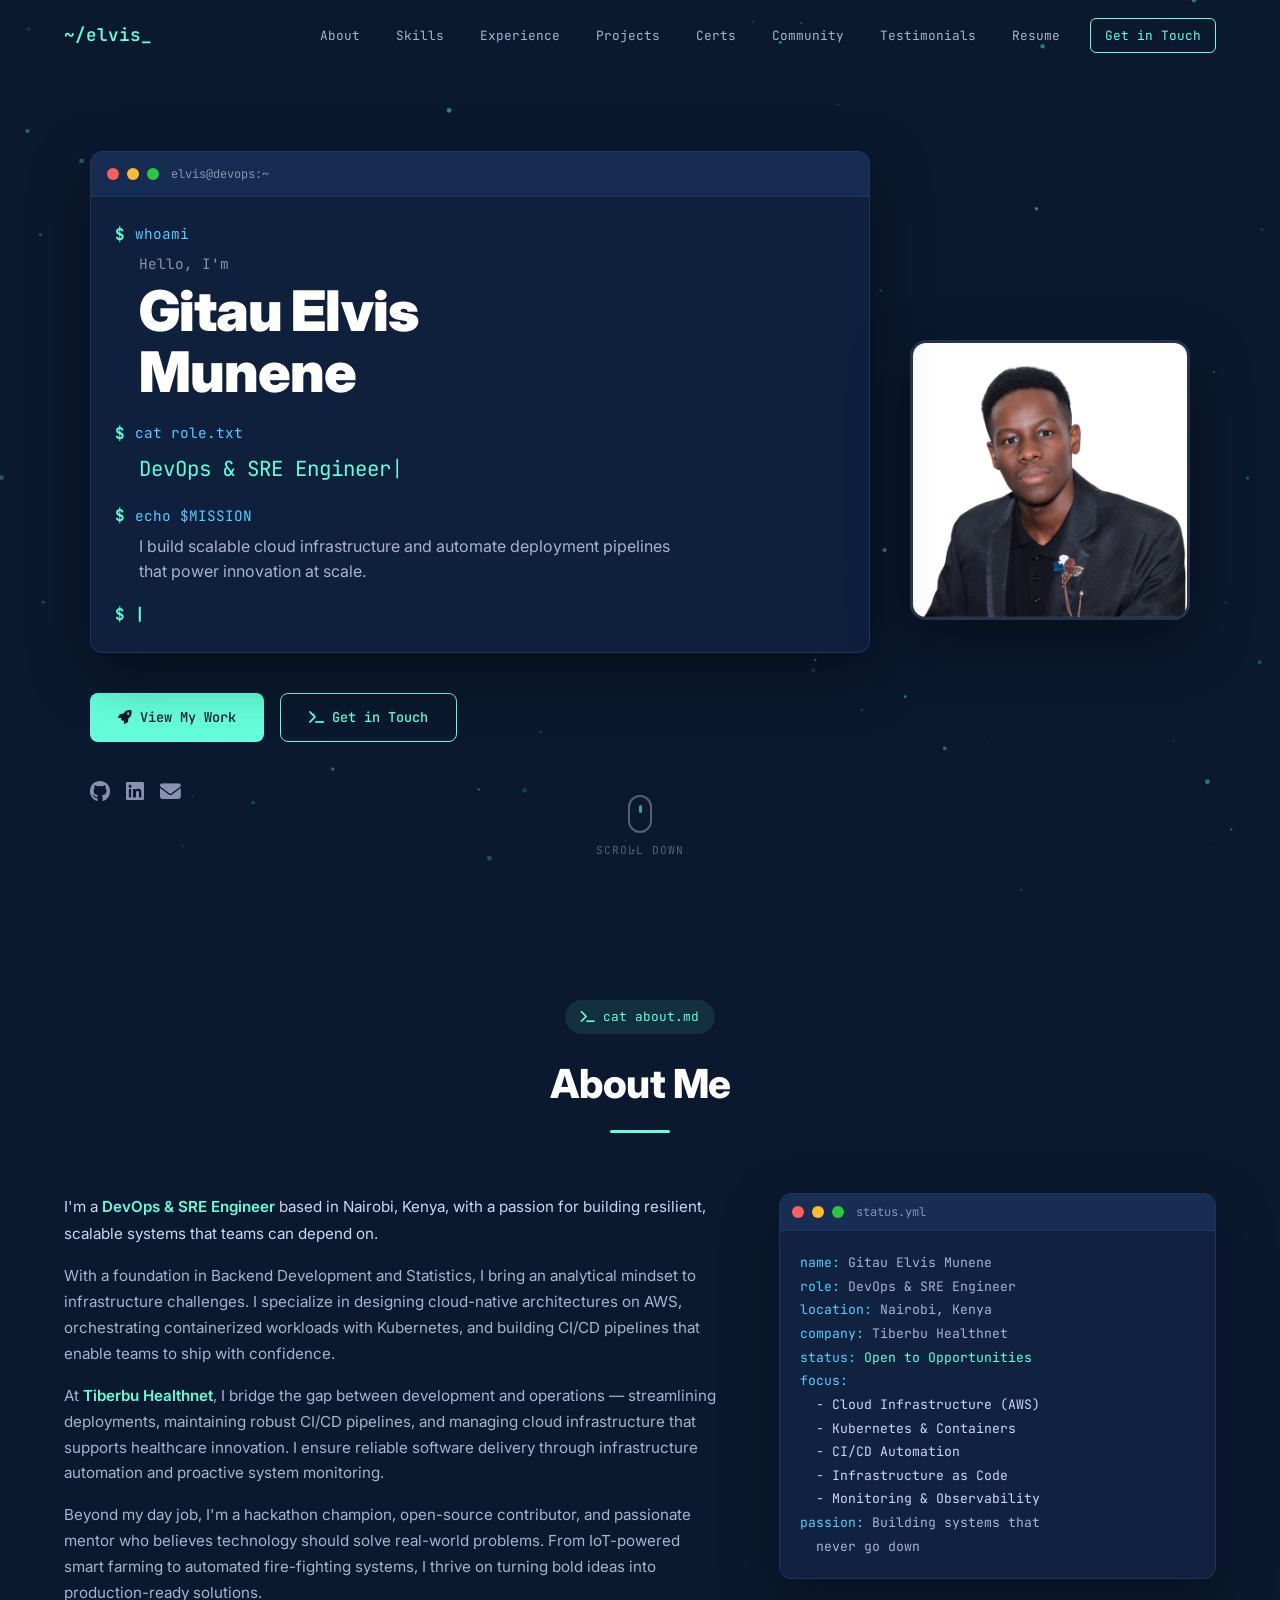
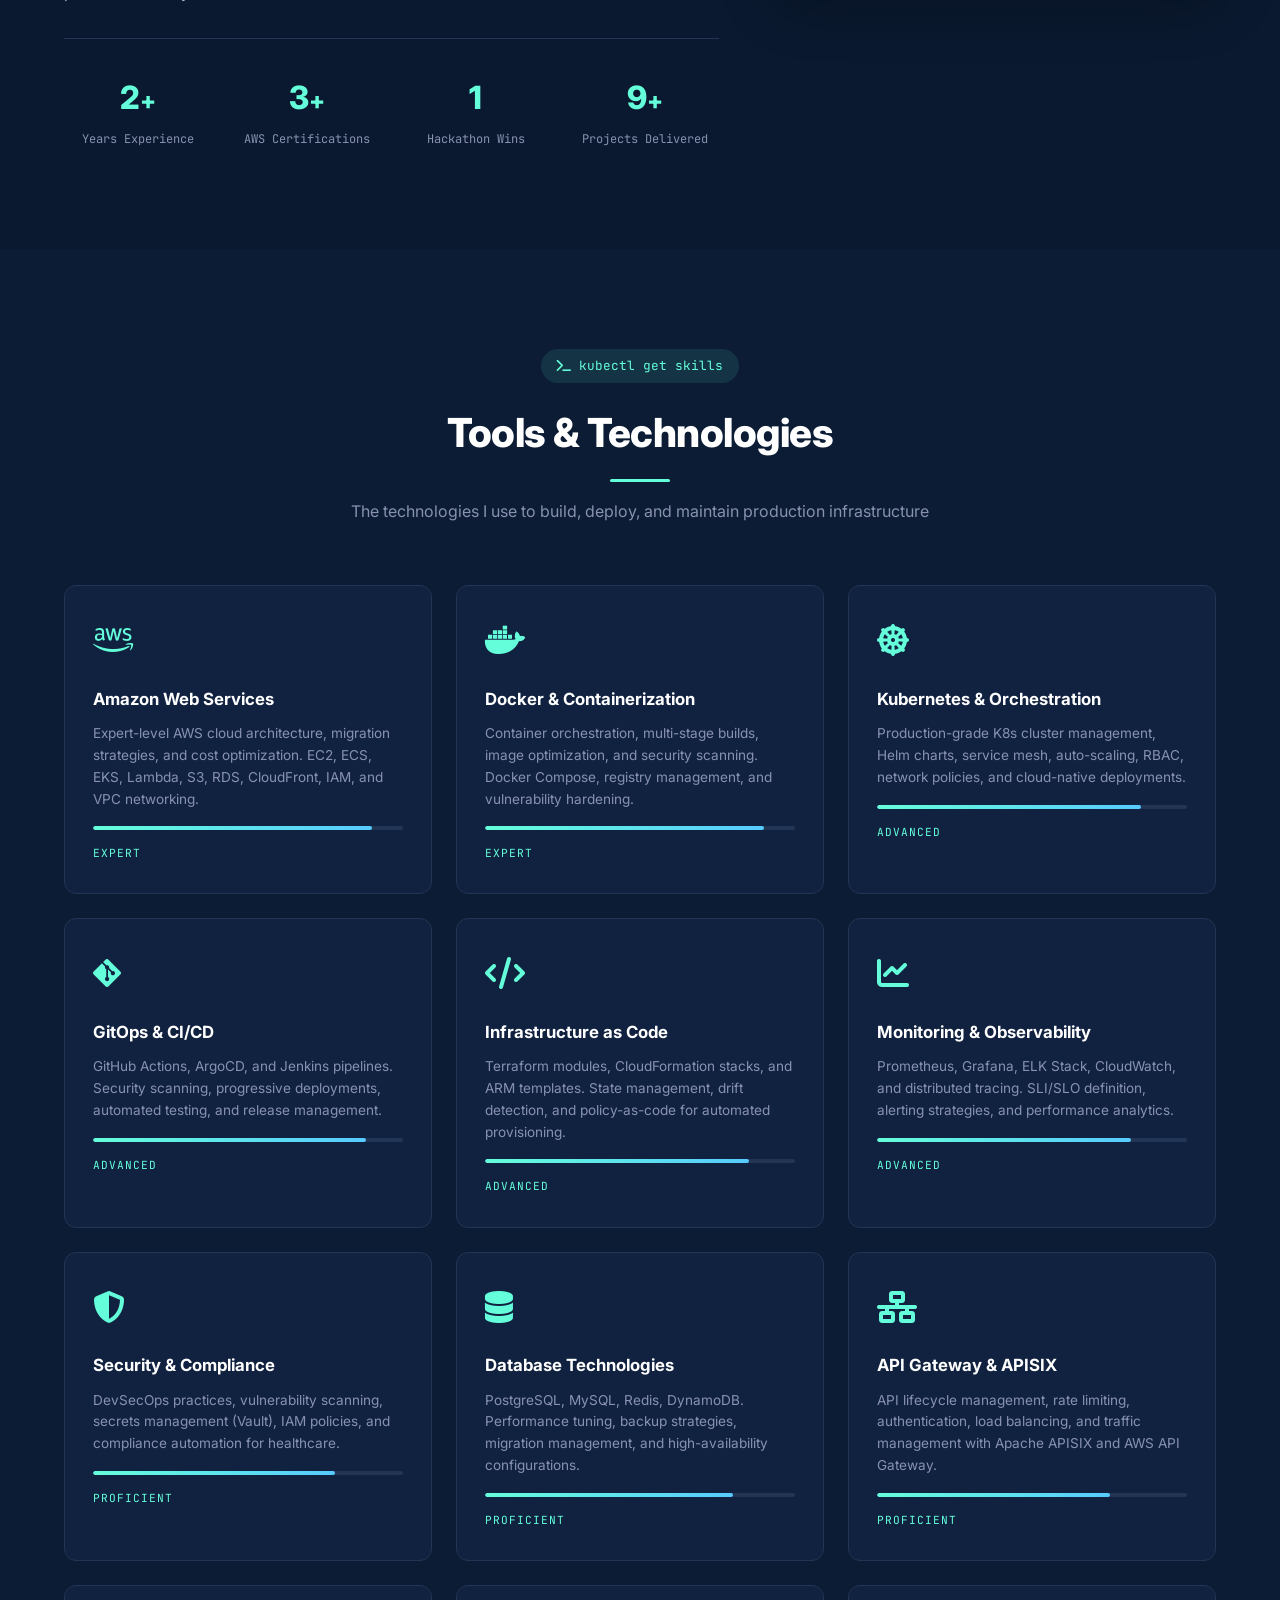
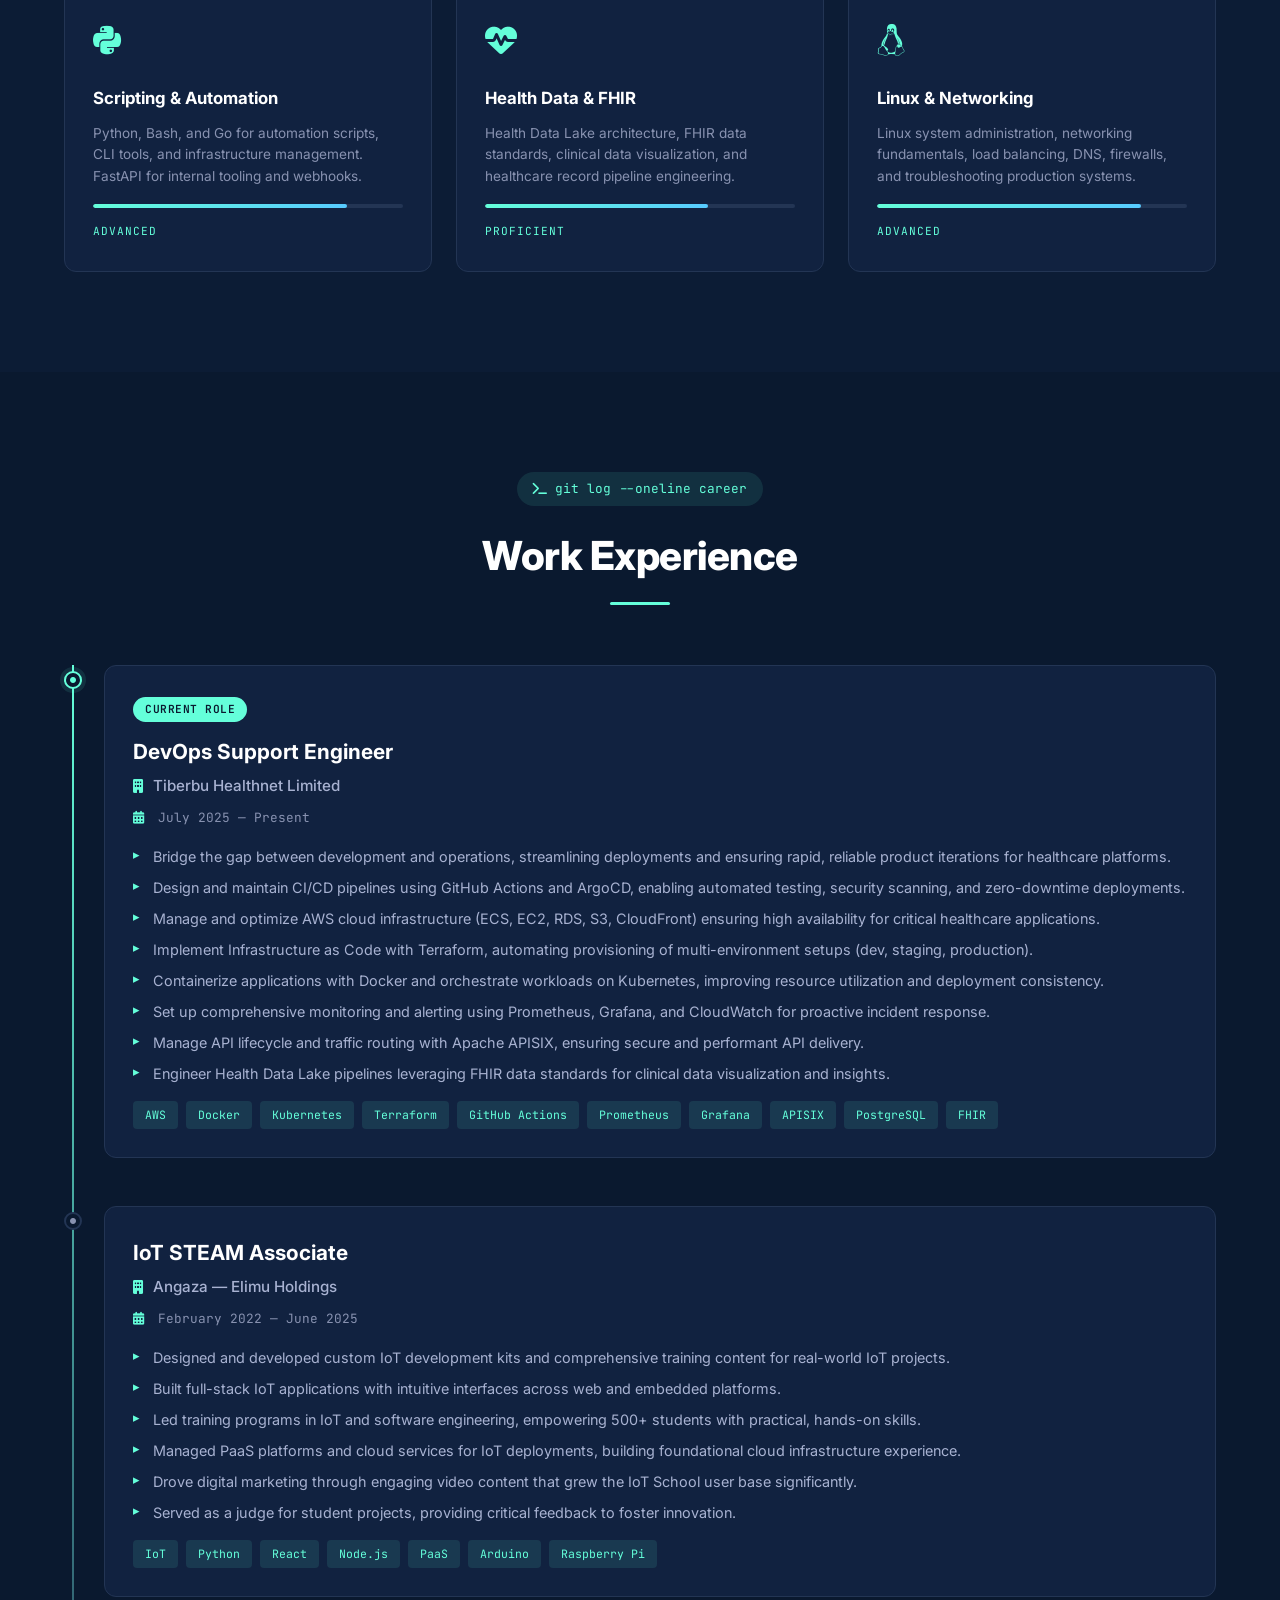
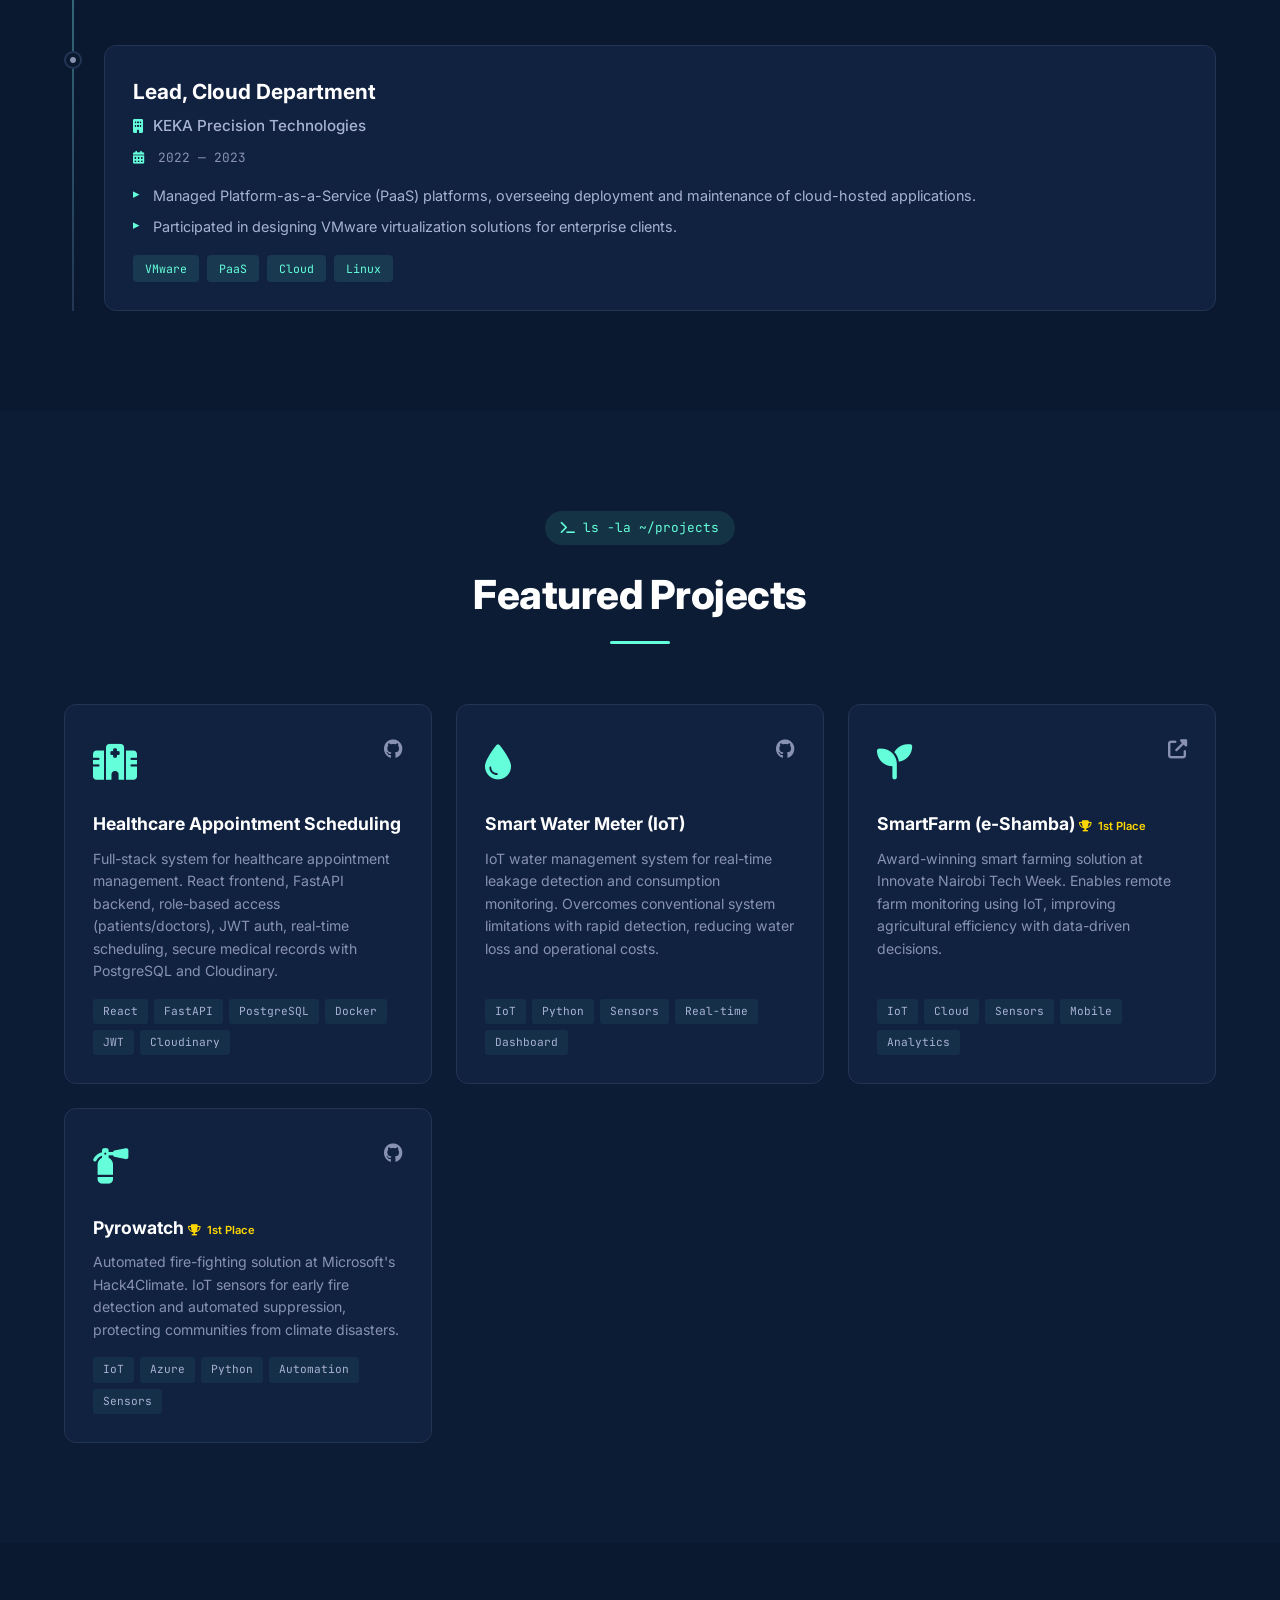
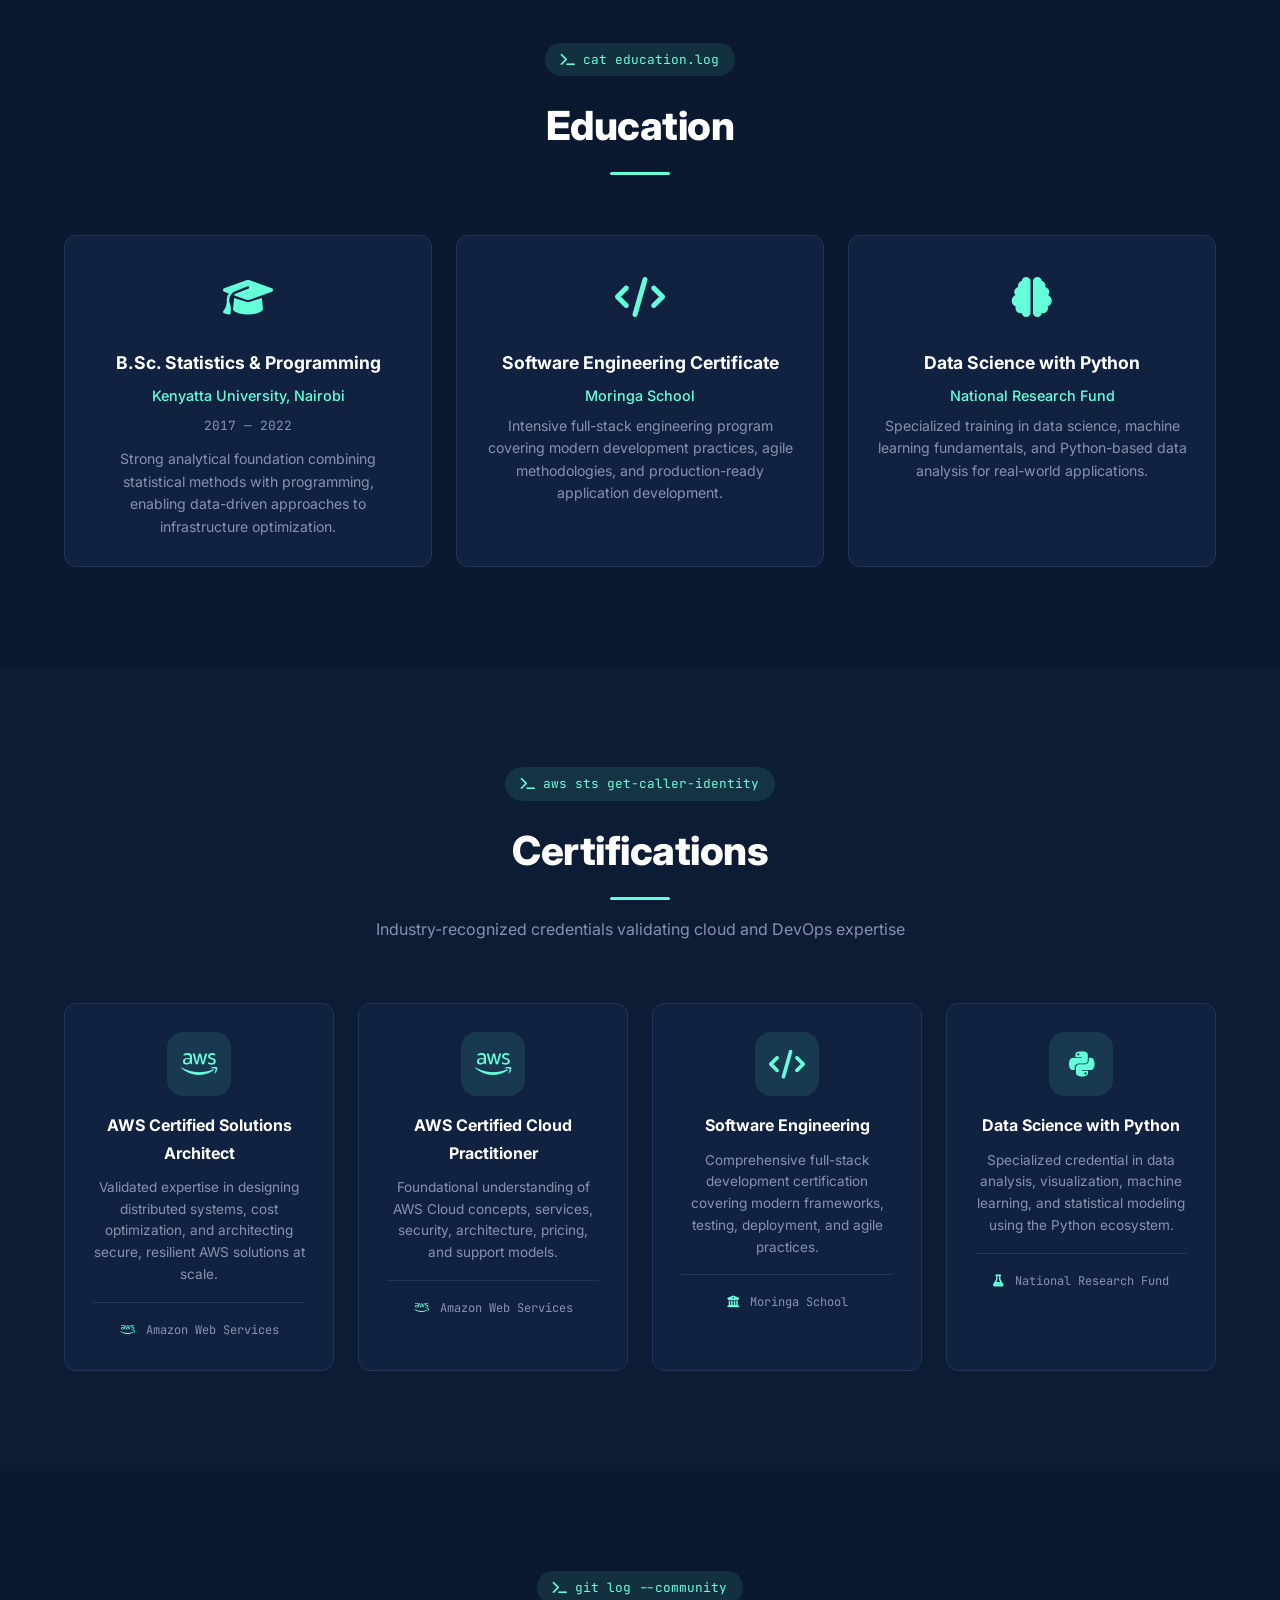
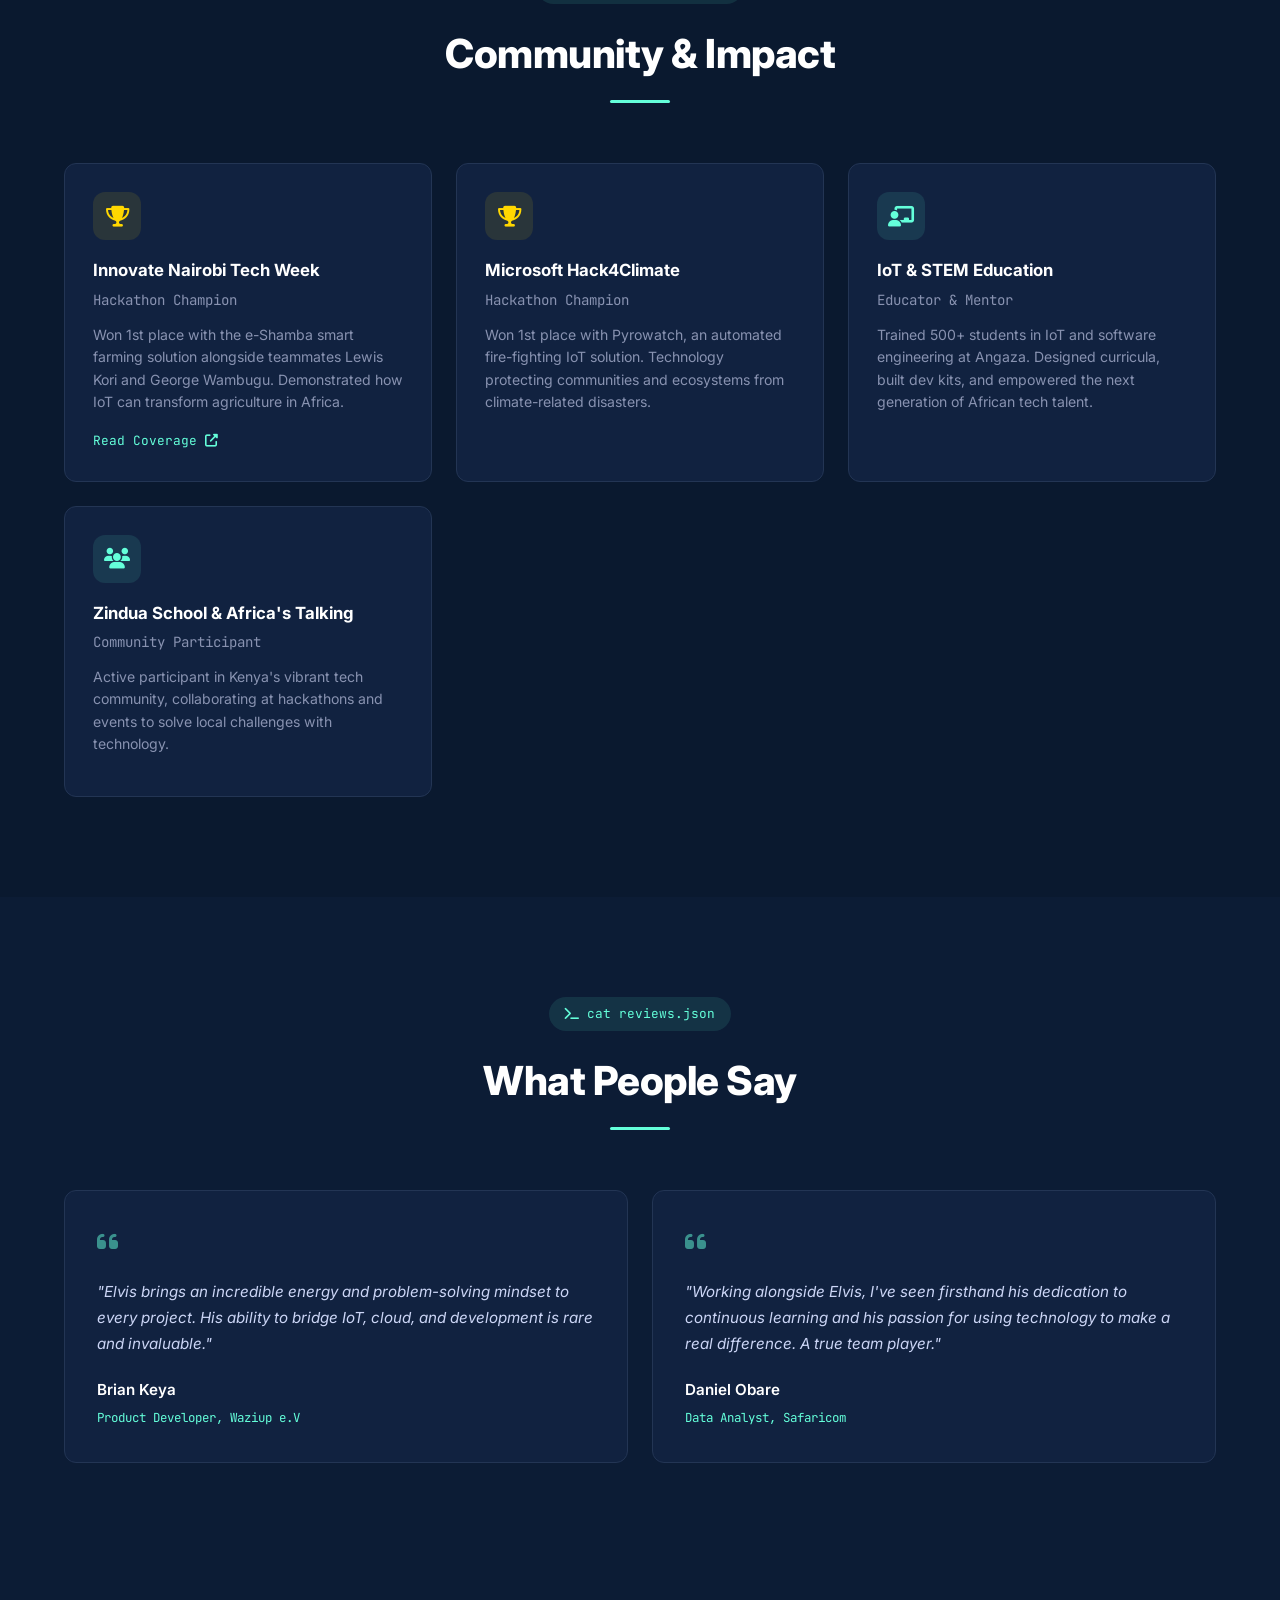
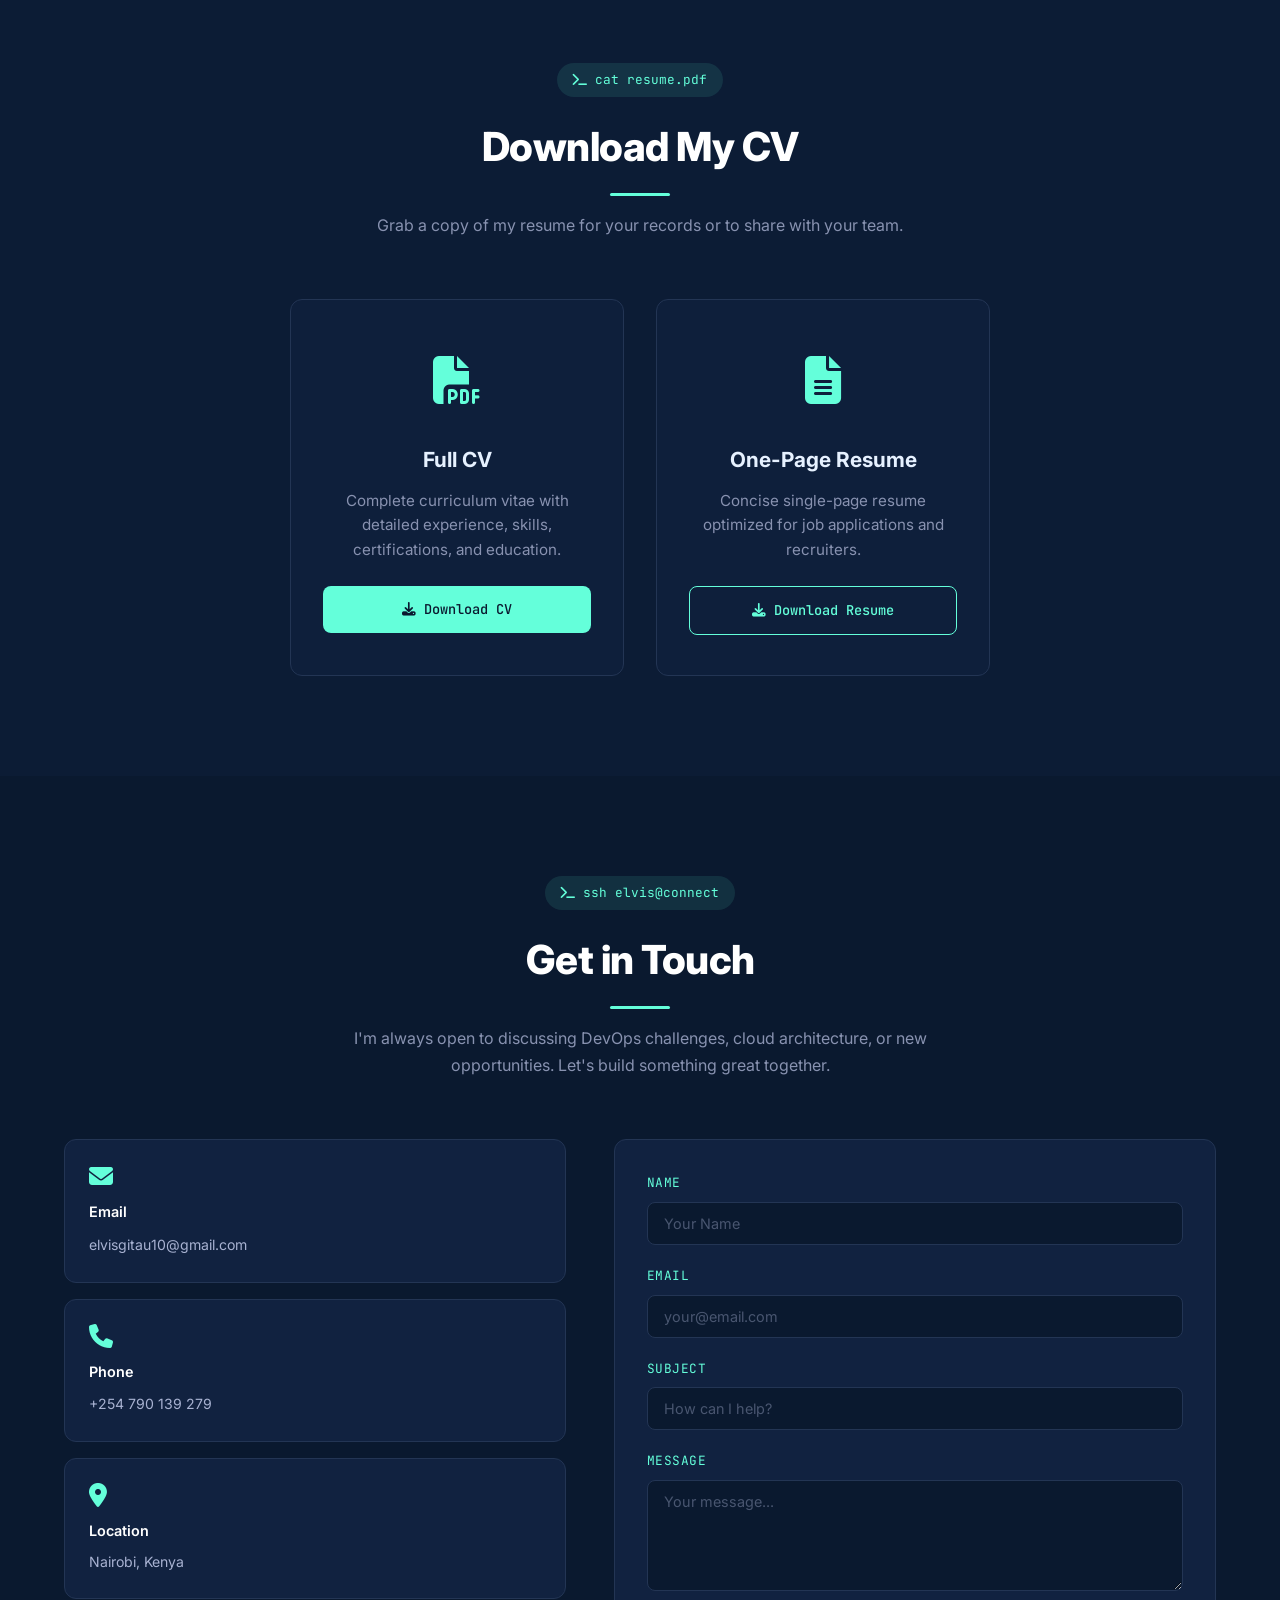
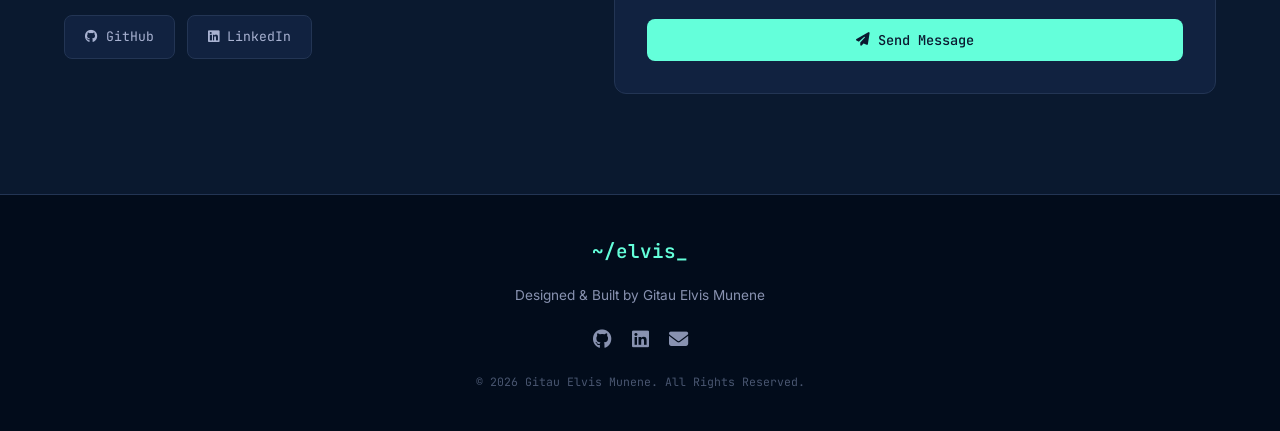
==== commit 0bba484a: "updates gmail" ====
--- a/index.html
+++ b/index.html
@@ -88,7 +88,7 @@
       <div class="hero-socials">
         <a href="https://github.com/GitauElvisMunene" target="_blank" rel="noopener" aria-label="GitHub"><i class="fab fa-github"></i></a>
         <a href="https://www.linkedin.com/in/elvis-m-695417188/" target="_blank" rel="noopener" aria-label="LinkedIn"><i class="fab fa-linkedin"></i></a>
-        <a href="mailto:gitauelvis@gmail.com" aria-label="Email"><i class="fas fa-envelope"></i></a>
+        <a href="mailto:elvisgitau10@gmail.com" aria-label="Email"><i class="fas fa-envelope"></i></a>
       </div>
     </div>
     <div class="scroll-indicator">
@@ -593,7 +593,7 @@
           <div class="contact-card reveal">
             <i class="fas fa-envelope"></i>
             <h3>Email</h3>
-            <a href="mailto:gitauelvis@gmail.com">gitauelvis@gmail.com</a>
+            <a href="mailto:elvisgitau10@gmail.com">elvisgitau10@gmail.com</a>
           </div>
           <div class="contact-card reveal">
             <i class="fas fa-phone"></i>
@@ -652,7 +652,7 @@
         <div class="footer-socials">
           <a href="https://github.com/GitauElvisMunene" target="_blank" rel="noopener" aria-label="GitHub"><i class="fab fa-github"></i></a>
           <a href="https://www.linkedin.com/in/elvis-m-695417188/" target="_blank" rel="noopener" aria-label="LinkedIn"><i class="fab fa-linkedin"></i></a>
-          <a href="mailto:gitauelvis@gmail.com" aria-label="Email"><i class="fas fa-envelope"></i></a>
+          <a href="mailto:elvisgitau10@gmail.com" aria-label="Email"><i class="fas fa-envelope"></i></a>
         </div>
         <p class="footer-copyright">&copy; 2026 Gitau Elvis Munene. All Rights Reserved.</p>
       </div>
